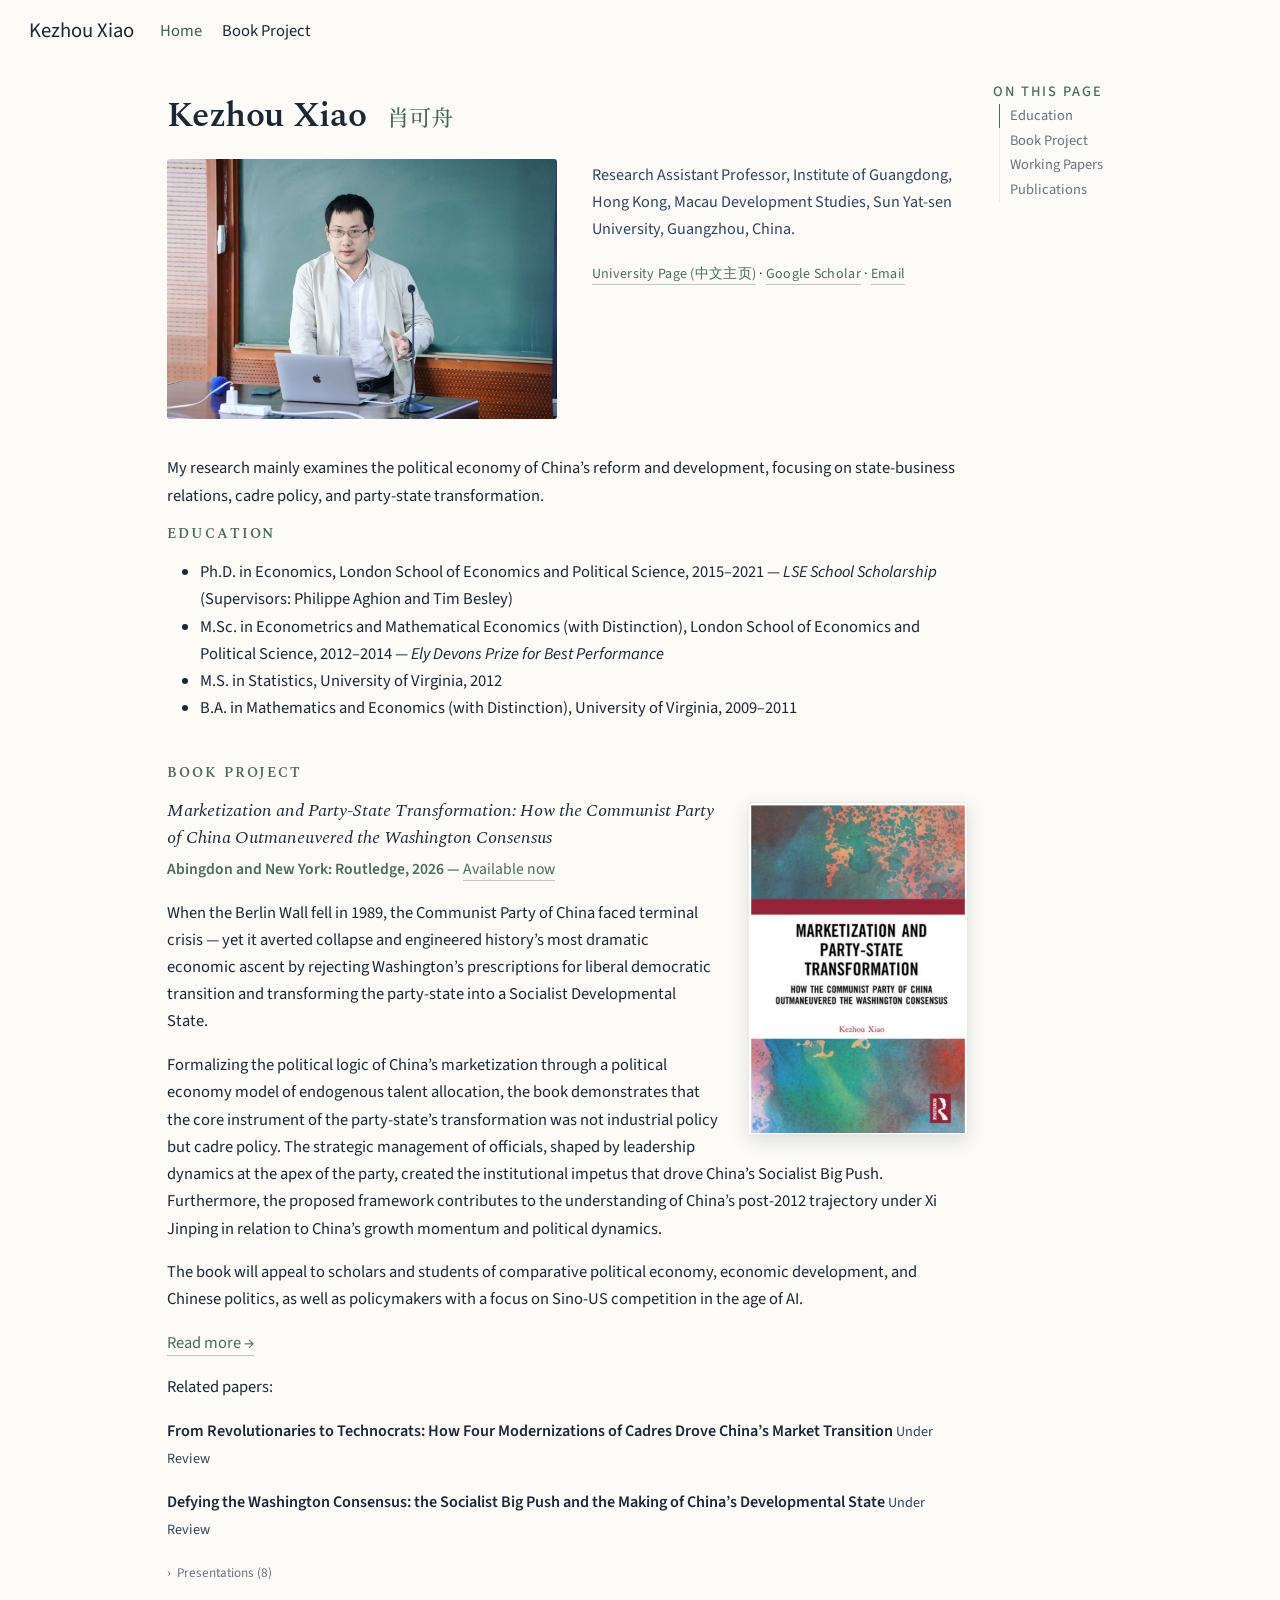
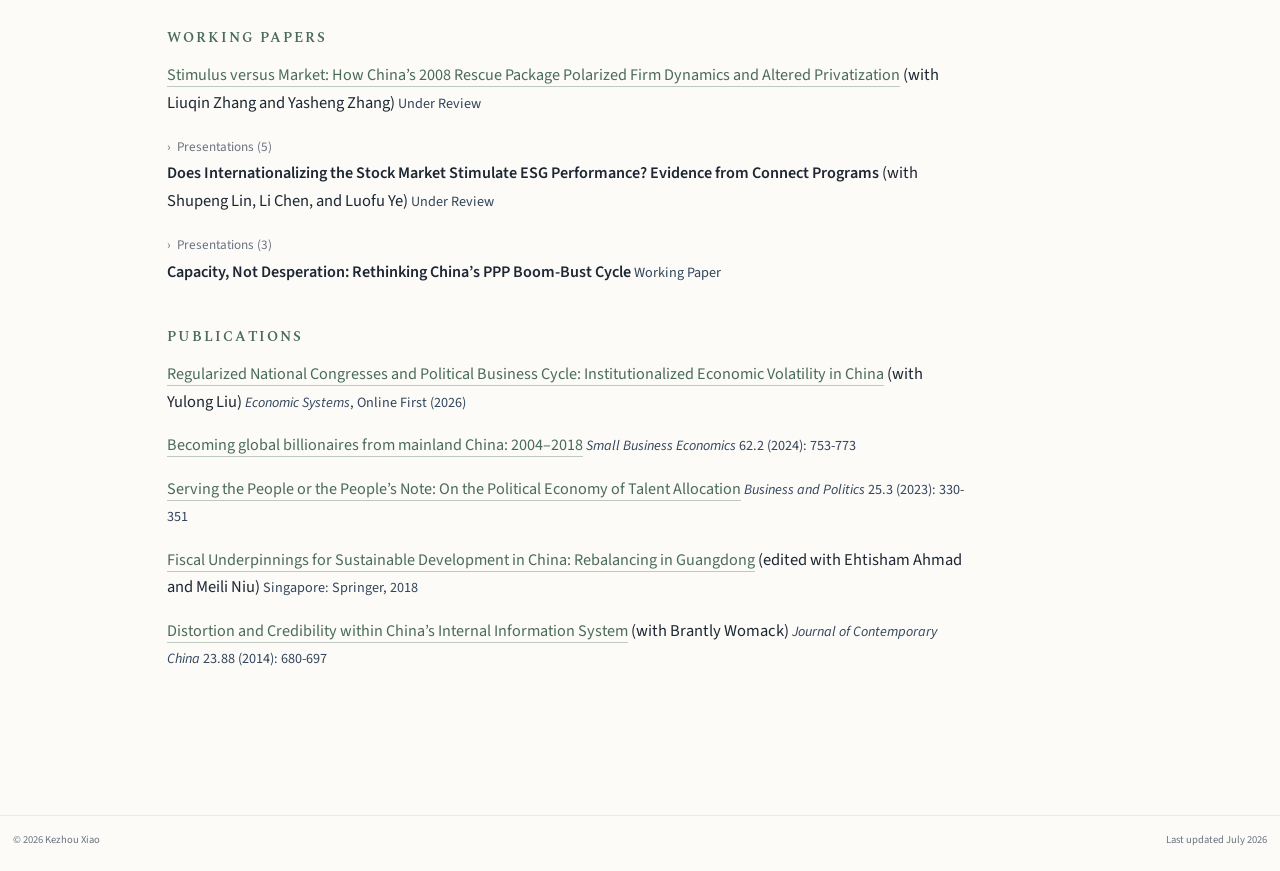
==== index.html @ 67b0b063 "Built site for gh-pages" ====
<!DOCTYPE html>
<html xmlns="http://www.w3.org/1999/xhtml" lang="en" xml:lang="en"><head>

<meta charset="utf-8">
<meta name="generator" content="quarto-1.6.42">

<meta name="viewport" content="width=device-width, initial-scale=1.0, user-scalable=yes">


<title>Kezhou Xiao 肖可舟 – Kezhou Xiao</title>
<style>
code{white-space: pre-wrap;}
span.smallcaps{font-variant: small-caps;}
div.columns{display: flex; gap: min(4vw, 1.5em);}
div.column{flex: auto; overflow-x: auto;}
div.hanging-indent{margin-left: 1.5em; text-indent: -1.5em;}
ul.task-list{list-style: none;}
ul.task-list li input[type="checkbox"] {
  width: 0.8em;
  margin: 0 0.8em 0.2em -1em; /* quarto-specific, see https://github.com/quarto-dev/quarto-cli/issues/4556 */ 
  vertical-align: middle;
}
</style>


<script src="site_libs/quarto-nav/quarto-nav.js"></script>
<script src="site_libs/quarto-nav/headroom.min.js"></script>
<script src="site_libs/clipboard/clipboard.min.js"></script>
<script src="site_libs/quarto-search/autocomplete.umd.js"></script>
<script src="site_libs/quarto-search/fuse.min.js"></script>
<script src="site_libs/quarto-search/quarto-search.js"></script>
<meta name="quarto:offset" content="./">
<script src="site_libs/quarto-html/quarto.js"></script>
<script src="site_libs/quarto-html/popper.min.js"></script>
<script src="site_libs/quarto-html/tippy.umd.min.js"></script>
<script src="site_libs/quarto-html/anchor.min.js"></script>
<link href="site_libs/quarto-html/tippy.css" rel="stylesheet">
<link href="site_libs/quarto-html/quarto-syntax-highlighting-2f5df379a58b258e96c21c0638c20c03.css" rel="stylesheet" id="quarto-text-highlighting-styles">
<script src="site_libs/bootstrap/bootstrap.min.js"></script>
<link href="site_libs/bootstrap/bootstrap-icons.css" rel="stylesheet">
<link href="site_libs/bootstrap/bootstrap-3389dbade803d47c97015f01e1e41902.min.css" rel="stylesheet" append-hash="true" id="quarto-bootstrap" data-mode="light">
<script id="quarto-search-options" type="application/json">{
  "location": "navbar",
  "copy-button": false,
  "collapse-after": 3,
  "panel-placement": "end",
  "type": "overlay",
  "limit": 50,
  "keyboard-shortcut": [
    "f",
    "/",
    "s"
  ],
  "show-item-context": false,
  "language": {
    "search-no-results-text": "No results",
    "search-matching-documents-text": "matching documents",
    "search-copy-link-title": "Copy link to search",
    "search-hide-matches-text": "Hide additional matches",
    "search-more-match-text": "more match in this document",
    "search-more-matches-text": "more matches in this document",
    "search-clear-button-title": "Clear",
    "search-text-placeholder": "",
    "search-detached-cancel-button-title": "Cancel",
    "search-submit-button-title": "Submit",
    "search-label": "Search"
  }
}</script>
<script data-goatcounter="https://spencerxiao.goatcounter.com/count" async="" src="//gc.zgo.at/count.js"></script>


</head>

<body class="nav-fixed">

<div id="quarto-search-results"></div>
  <header id="quarto-header" class="headroom fixed-top">
    <nav class="navbar navbar-expand-lg " data-bs-theme="dark">
      <div class="navbar-container container-fluid">
      <div class="navbar-brand-container mx-auto">
    <a class="navbar-brand" href="./index.html">
    <span class="navbar-title">Kezhou Xiao</span>
    </a>
  </div>
            <div id="quarto-search" class="" title="Search"></div>
          <button class="navbar-toggler" type="button" data-bs-toggle="collapse" data-bs-target="#navbarCollapse" aria-controls="navbarCollapse" role="menu" aria-expanded="false" aria-label="Toggle navigation" onclick="if (window.quartoToggleHeadroom) { window.quartoToggleHeadroom(); }">
  <span class="navbar-toggler-icon"></span>
</button>
          <div class="collapse navbar-collapse" id="navbarCollapse">
            <ul class="navbar-nav navbar-nav-scroll me-auto">
  <li class="nav-item">
    <a class="nav-link active" href="./index.html" aria-current="page"> 
<span class="menu-text">Home</span></a>
  </li>  
  <li class="nav-item">
    <a class="nav-link" href="./book-project.html"> 
<span class="menu-text">Book Project</span></a>
  </li>  
</ul>
          </div> <!-- /navcollapse -->
            <div class="quarto-navbar-tools">
</div>
      </div> <!-- /container-fluid -->
    </nav>
</header>
<!-- content -->
<div id="quarto-content" class="quarto-container page-columns page-rows-contents page-layout-article page-navbar">
<!-- sidebar -->
<!-- margin-sidebar -->
    <div id="quarto-margin-sidebar" class="sidebar margin-sidebar">
        <nav id="TOC" role="doc-toc" class="toc-active">
    <h2 id="toc-title">On this page</h2>
   
  <ul>
  <li><a href="#education" id="toc-education" class="nav-link active" data-scroll-target="#education">Education</a></li>
  <li><a href="#book-project" id="toc-book-project" class="nav-link" data-scroll-target="#book-project">Book Project</a></li>
  <li><a href="#working-papers" id="toc-working-papers" class="nav-link" data-scroll-target="#working-papers">Working Papers</a></li>
  <li><a href="#publications" id="toc-publications" class="nav-link" data-scroll-target="#publications">Publications</a></li>
  </ul>
</nav>
    </div>
<!-- main -->
<main class="content" id="quarto-document-content">

<header id="title-block-header" class="quarto-title-block default">
<div class="quarto-title">
<h1 class="title">Kezhou Xiao <span class="name-zh">肖可舟</span></h1>
</div>



<div class="quarto-title-meta">

    
  
    
  </div>
  


</header>


<div class="hero">
<p><img src="profile.jpg" class="img-fluid"></p>
<div class="hero-text">
<p><span class="identity">Research Assistant Professor, Institute of Guangdong, Hong Kong, Macau Development Studies, Sun Yat-sen University, Guangzhou, China.</span></p>
<p><span class="links"><a href="https://ygafz.sysu.edu.cn/teacher/2027">University Page (中文主页)</a> · <a href="https://scholar.google.com/citations?user=KCiDSJQAAAAJ&amp;hl=en">Google Scholar</a> · <a href="mailto:spencerxiao@gmail.com">Email</a></span></p>
</div>
</div>
<p>My research mainly examines the political economy of China’s reform and development, focusing on state-business relations, cadre policy, and party-state transformation.</p>
<section id="education" class="level2">
<h2 class="anchored" data-anchor-id="education">Education</h2>
<ul>
<li>Ph.D.&nbsp;in Economics, London School of Economics and Political Science, 2015–2021 — <em>LSE School Scholarship</em> (Supervisors: Philippe Aghion and Tim Besley)</li>
<li>M.Sc. in Econometrics and Mathematical Economics (with Distinction), London School of Economics and Political Science, 2012–2014 — <em>Ely Devons Prize for Best Performance</em></li>
<li>M.S. in Statistics, University of Virginia, 2012</li>
<li>B.A. in Mathematics and Economics (with Distinction), University of Virginia, 2009–2011</li>
</ul>
</section>
<section id="book-project" class="level2">
<h2 class="anchored" data-anchor-id="book-project">Book Project</h2>
<p><img src="book_cover.png" class="book-cover img-fluid"></p>
<p><span class="book-title">Marketization and Party-State Transformation: How the Communist Party of China Outmaneuvered the Washington Consensus</span> <span class="book-status">Abingdon and New York: Routledge, 2026 — <a href="https://www.routledge.com/Marketization-and-Party-State-Transformation-How-the-Communist-Party-of-China-Outmaneuvered-the-Washington-Consensus/Xiao/p/book/9781041413196">Available now</a></span></p>
<p>When the Berlin Wall fell in 1989, the Communist Party of China faced terminal crisis — yet it averted collapse and engineered history’s most dramatic economic ascent by rejecting Washington’s prescriptions for liberal democratic transition and transforming the party-state into a Socialist Developmental State.</p>
<p>Formalizing the political logic of China’s marketization through a political economy model of endogenous talent allocation, the book demonstrates that the core instrument of the party-state’s transformation was not industrial policy but cadre policy. The strategic management of officials, shaped by leadership dynamics at the apex of the party, created the institutional impetus that drove China’s Socialist Big Push. Furthermore, the proposed framework contributes to the understanding of China’s post-2012 trajectory under Xi Jinping in relation to China’s growth momentum and political dynamics.</p>
<p>The book will appeal to scholars and students of comparative political economy, economic development, and Chinese politics, as well as policymakers with a focus on Sino-US competition in the age of AI.</p>
<p><a href="./book-project.html">Read more →</a></p>
<p>Related papers:</p>
<p><span class="paper-title">From Revolutionaries to Technocrats: How Four Modernizations of Cadres Drove China’s Market Transition</span> <span class="journal-line">Under Review</span></p>
<p><span class="paper-title">Defying the Washington Consensus: the Socialist Big Push and the Making of China’s Developmental State</span> <span class="journal-line">Under Review</span></p>
<details class="presentations">
<summary>
Presentations (8)
</summary>
<div class="presentation-body">
<p>Sun Yat-sen University (2022/12) · Nanjing University (2023/5) · South China Normal University (2023/6) · Fudan University (2023/10) · Xiamen University (2023/11) · International Economic Association World Congress in Colombia (2023/12) · Shanghai Jiaotong University (2026/4) · International Economic Association World Congress in Serbia (2026/6)</p>
</div>
</details>
</section>
<section id="working-papers" class="level2">
<h2 class="anchored" data-anchor-id="working-papers">Working Papers</h2>
<p><span class="paper-title"><a href="https://papers.ssrn.com/sol3/papers.cfm?abstract_id=6913454">Stimulus versus Market: How China’s 2008 Rescue Package Polarized Firm Dynamics and Altered Privatization</a></span> (with Liuqin Zhang and Yasheng Zhang) <span class="journal-line">Under Review</span></p>
<details class="presentations">
<summary>
Presentations (5)
</summary>
<div class="presentation-body">
<p>Sun Yat-sen University (2024/4) · YES Meeting at Northwest University, Xi’an, China (2024/5) · CCER Summer Institute (2024/6) · CES Meeting at Zhejiang University (2024/7) · CUHK Shenzhen (2026/7)</p>
</div>
</details>
<p><span class="paper-title">Does Internationalizing the Stock Market Stimulate ESG Performance? Evidence from Connect Programs</span> (with Shupeng Lin, Li Chen, and Luofu Ye) <span class="journal-line">Under Review</span></p>
<details class="presentations">
<summary>
Presentations (3)
</summary>
<div class="presentation-body">
<p>YES Meeting at Jinan University (2024/11) · China Society of World Economics (2024/11) · Tsinghua University (2025/4)</p>
</div>
</details>
<p><span class="paper-title">Capacity, Not Desperation: Rethinking China’s PPP Boom-Bust Cycle</span> <span class="journal-line">Working Paper</span></p>
</section>
<section id="publications" class="level2">
<h2 class="anchored" data-anchor-id="publications">Publications</h2>
<p><span class="paper-title"><a href="https://doi.org/10.1016/j.ecosys.2026.101396">Regularized National Congresses and Political Business Cycle: Institutionalized Economic Volatility in China</a></span> (with Yulong Liu) <span class="journal-line"><em>Economic Systems</em>, Online First (2026)</span></p>
<p><span class="paper-title"><a href="https://doi.org/10.1007/s11187-023-00782-2">Becoming global billionaires from mainland China: 2004–2018</a></span> <span class="journal-line"><em>Small Business Economics</em> 62.2 (2024): 753-773</span></p>
<p><span class="paper-title"><a href="https://doi.org/10.1017/bap.2023.11">Serving the People or the People’s Note: On the Political Economy of Talent Allocation</a></span> <span class="journal-line"><em>Business and Politics</em> 25.3 (2023): 330-351</span></p>
<p><span class="paper-title"><a href="https://doi.org/10.1007/978-981-10-6286-5">Fiscal Underpinnings for Sustainable Development in China: Rebalancing in Guangdong</a></span> (edited with Ehtisham Ahmad and Meili Niu) <span class="journal-line">Singapore: Springer, 2018</span></p>
<p><span class="paper-title"><a href="https://doi.org/10.1080/10670564.2013.861155">Distortion and Credibility within China’s Internal Information System</a></span> (with Brantly Womack) <span class="journal-line"><em>Journal of Contemporary China</em> 23.88 (2014): 680-697</span></p>


</section>

</main> <!-- /main -->
<script id="quarto-html-after-body" type="application/javascript">
window.document.addEventListener("DOMContentLoaded", function (event) {
  const toggleBodyColorMode = (bsSheetEl) => {
    const mode = bsSheetEl.getAttribute("data-mode");
    const bodyEl = window.document.querySelector("body");
    if (mode === "dark") {
      bodyEl.classList.add("quarto-dark");
      bodyEl.classList.remove("quarto-light");
    } else {
      bodyEl.classList.add("quarto-light");
      bodyEl.classList.remove("quarto-dark");
    }
  }
  const toggleBodyColorPrimary = () => {
    const bsSheetEl = window.document.querySelector("link#quarto-bootstrap");
    if (bsSheetEl) {
      toggleBodyColorMode(bsSheetEl);
    }
  }
  toggleBodyColorPrimary();  
  const icon = "";
  const anchorJS = new window.AnchorJS();
  anchorJS.options = {
    placement: 'right',
    icon: icon
  };
  anchorJS.add('.anchored');
  const isCodeAnnotation = (el) => {
    for (const clz of el.classList) {
      if (clz.startsWith('code-annotation-')) {                     
        return true;
      }
    }
    return false;
  }
  const onCopySuccess = function(e) {
    // button target
    const button = e.trigger;
    // don't keep focus
    button.blur();
    // flash "checked"
    button.classList.add('code-copy-button-checked');
    var currentTitle = button.getAttribute("title");
    button.setAttribute("title", "Copied!");
    let tooltip;
    if (window.bootstrap) {
      button.setAttribute("data-bs-toggle", "tooltip");
      button.setAttribute("data-bs-placement", "left");
      button.setAttribute("data-bs-title", "Copied!");
      tooltip = new bootstrap.Tooltip(button, 
        { trigger: "manual", 
          customClass: "code-copy-button-tooltip",
          offset: [0, -8]});
      tooltip.show();    
    }
    setTimeout(function() {
      if (tooltip) {
        tooltip.hide();
        button.removeAttribute("data-bs-title");
        button.removeAttribute("data-bs-toggle");
        button.removeAttribute("data-bs-placement");
      }
      button.setAttribute("title", currentTitle);
      button.classList.remove('code-copy-button-checked');
    }, 1000);
    // clear code selection
    e.clearSelection();
  }
  const getTextToCopy = function(trigger) {
      const codeEl = trigger.previousElementSibling.cloneNode(true);
      for (const childEl of codeEl.children) {
        if (isCodeAnnotation(childEl)) {
          childEl.remove();
        }
      }
      return codeEl.innerText;
  }
  const clipboard = new window.ClipboardJS('.code-copy-button:not([data-in-quarto-modal])', {
    text: getTextToCopy
  });
  clipboard.on('success', onCopySuccess);
  if (window.document.getElementById('quarto-embedded-source-code-modal')) {
    const clipboardModal = new window.ClipboardJS('.code-copy-button[data-in-quarto-modal]', {
      text: getTextToCopy,
      container: window.document.getElementById('quarto-embedded-source-code-modal')
    });
    clipboardModal.on('success', onCopySuccess);
  }
    var localhostRegex = new RegExp(/^(?:http|https):\/\/localhost\:?[0-9]*\//);
    var mailtoRegex = new RegExp(/^mailto:/);
      var filterRegex = new RegExp("https:\/\/kezhouxiao\.github\.io\/");
    var isInternal = (href) => {
        return filterRegex.test(href) || localhostRegex.test(href) || mailtoRegex.test(href);
    }
    // Inspect non-navigation links and adorn them if external
 	var links = window.document.querySelectorAll('a[href]:not(.nav-link):not(.navbar-brand):not(.toc-action):not(.sidebar-link):not(.sidebar-item-toggle):not(.pagination-link):not(.no-external):not([aria-hidden]):not(.dropdown-item):not(.quarto-navigation-tool):not(.about-link)');
    for (var i=0; i<links.length; i++) {
      const link = links[i];
      if (!isInternal(link.href)) {
        // undo the damage that might have been done by quarto-nav.js in the case of
        // links that we want to consider external
        if (link.dataset.originalHref !== undefined) {
          link.href = link.dataset.originalHref;
        }
      }
    }
  function tippyHover(el, contentFn, onTriggerFn, onUntriggerFn) {
    const config = {
      allowHTML: true,
      maxWidth: 500,
      delay: 100,
      arrow: false,
      appendTo: function(el) {
          return el.parentElement;
      },
      interactive: true,
      interactiveBorder: 10,
      theme: 'quarto',
      placement: 'bottom-start',
    };
    if (contentFn) {
      config.content = contentFn;
    }
    if (onTriggerFn) {
      config.onTrigger = onTriggerFn;
    }
    if (onUntriggerFn) {
      config.onUntrigger = onUntriggerFn;
    }
    window.tippy(el, config); 
  }
  const noterefs = window.document.querySelectorAll('a[role="doc-noteref"]');
  for (var i=0; i<noterefs.length; i++) {
    const ref = noterefs[i];
    tippyHover(ref, function() {
      // use id or data attribute instead here
      let href = ref.getAttribute('data-footnote-href') || ref.getAttribute('href');
      try { href = new URL(href).hash; } catch {}
      const id = href.replace(/^#\/?/, "");
      const note = window.document.getElementById(id);
      if (note) {
        return note.innerHTML;
      } else {
        return "";
      }
    });
  }
  const xrefs = window.document.querySelectorAll('a.quarto-xref');
  const processXRef = (id, note) => {
    // Strip column container classes
    const stripColumnClz = (el) => {
      el.classList.remove("page-full", "page-columns");
      if (el.children) {
        for (const child of el.children) {
          stripColumnClz(child);
        }
      }
    }
    stripColumnClz(note)
    if (id === null || id.startsWith('sec-')) {
      // Special case sections, only their first couple elements
      const container = document.createElement("div");
      if (note.children && note.children.length > 2) {
        container.appendChild(note.children[0].cloneNode(true));
        for (let i = 1; i < note.children.length; i++) {
          const child = note.children[i];
          if (child.tagName === "P" && child.innerText === "") {
            continue;
          } else {
            container.appendChild(child.cloneNode(true));
            break;
          }
        }
        if (window.Quarto?.typesetMath) {
          window.Quarto.typesetMath(container);
        }
        return container.innerHTML
      } else {
        if (window.Quarto?.typesetMath) {
          window.Quarto.typesetMath(note);
        }
        return note.innerHTML;
      }
    } else {
      // Remove any anchor links if they are present
      const anchorLink = note.querySelector('a.anchorjs-link');
      if (anchorLink) {
        anchorLink.remove();
      }
      if (window.Quarto?.typesetMath) {
        window.Quarto.typesetMath(note);
      }
      if (note.classList.contains("callout")) {
        return note.outerHTML;
      } else {
        return note.innerHTML;
      }
    }
  }
  for (var i=0; i<xrefs.length; i++) {
    const xref = xrefs[i];
    tippyHover(xref, undefined, function(instance) {
      instance.disable();
      let url = xref.getAttribute('href');
      let hash = undefined; 
      if (url.startsWith('#')) {
        hash = url;
      } else {
        try { hash = new URL(url).hash; } catch {}
      }
      if (hash) {
        const id = hash.replace(/^#\/?/, "");
        const note = window.document.getElementById(id);
        if (note !== null) {
          try {
            const html = processXRef(id, note.cloneNode(true));
            instance.setContent(html);
          } finally {
            instance.enable();
            instance.show();
          }
        } else {
          // See if we can fetch this
          fetch(url.split('#')[0])
          .then(res => res.text())
          .then(html => {
            const parser = new DOMParser();
            const htmlDoc = parser.parseFromString(html, "text/html");
            const note = htmlDoc.getElementById(id);
            if (note !== null) {
              const html = processXRef(id, note);
              instance.setContent(html);
            } 
          }).finally(() => {
            instance.enable();
            instance.show();
          });
        }
      } else {
        // See if we can fetch a full url (with no hash to target)
        // This is a special case and we should probably do some content thinning / targeting
        fetch(url)
        .then(res => res.text())
        .then(html => {
          const parser = new DOMParser();
          const htmlDoc = parser.parseFromString(html, "text/html");
          const note = htmlDoc.querySelector('main.content');
          if (note !== null) {
            // This should only happen for chapter cross references
            // (since there is no id in the URL)
            // remove the first header
            if (note.children.length > 0 && note.children[0].tagName === "HEADER") {
              note.children[0].remove();
            }
            const html = processXRef(null, note);
            instance.setContent(html);
          } 
        }).finally(() => {
          instance.enable();
          instance.show();
        });
      }
    }, function(instance) {
    });
  }
      let selectedAnnoteEl;
      const selectorForAnnotation = ( cell, annotation) => {
        let cellAttr = 'data-code-cell="' + cell + '"';
        let lineAttr = 'data-code-annotation="' +  annotation + '"';
        const selector = 'span[' + cellAttr + '][' + lineAttr + ']';
        return selector;
      }
      const selectCodeLines = (annoteEl) => {
        const doc = window.document;
        const targetCell = annoteEl.getAttribute("data-target-cell");
        const targetAnnotation = annoteEl.getAttribute("data-target-annotation");
        const annoteSpan = window.document.querySelector(selectorForAnnotation(targetCell, targetAnnotation));
        const lines = annoteSpan.getAttribute("data-code-lines").split(",");
        const lineIds = lines.map((line) => {
          return targetCell + "-" + line;
        })
        let top = null;
        let height = null;
        let parent = null;
        if (lineIds.length > 0) {
            //compute the position of the single el (top and bottom and make a div)
            const el = window.document.getElementById(lineIds[0]);
            top = el.offsetTop;
            height = el.offsetHeight;
            parent = el.parentElement.parentElement;
          if (lineIds.length > 1) {
            const lastEl = window.document.getElementById(lineIds[lineIds.length - 1]);
            const bottom = lastEl.offsetTop + lastEl.offsetHeight;
            height = bottom - top;
          }
          if (top !== null && height !== null && parent !== null) {
            // cook up a div (if necessary) and position it 
            let div = window.document.getElementById("code-annotation-line-highlight");
            if (div === null) {
              div = window.document.createElement("div");
              div.setAttribute("id", "code-annotation-line-highlight");
              div.style.position = 'absolute';
              parent.appendChild(div);
            }
            div.style.top = top - 2 + "px";
            div.style.height = height + 4 + "px";
            div.style.left = 0;
            let gutterDiv = window.document.getElementById("code-annotation-line-highlight-gutter");
            if (gutterDiv === null) {
              gutterDiv = window.document.createElement("div");
              gutterDiv.setAttribute("id", "code-annotation-line-highlight-gutter");
              gutterDiv.style.position = 'absolute';
              const codeCell = window.document.getElementById(targetCell);
              const gutter = codeCell.querySelector('.code-annotation-gutter');
              gutter.appendChild(gutterDiv);
            }
            gutterDiv.style.top = top - 2 + "px";
            gutterDiv.style.height = height + 4 + "px";
          }
          selectedAnnoteEl = annoteEl;
        }
      };
      const unselectCodeLines = () => {
        const elementsIds = ["code-annotation-line-highlight", "code-annotation-line-highlight-gutter"];
        elementsIds.forEach((elId) => {
          const div = window.document.getElementById(elId);
          if (div) {
            div.remove();
          }
        });
        selectedAnnoteEl = undefined;
      };
        // Handle positioning of the toggle
    window.addEventListener(
      "resize",
      throttle(() => {
        elRect = undefined;
        if (selectedAnnoteEl) {
          selectCodeLines(selectedAnnoteEl);
        }
      }, 10)
    );
    function throttle(fn, ms) {
    let throttle = false;
    let timer;
      return (...args) => {
        if(!throttle) { // first call gets through
            fn.apply(this, args);
            throttle = true;
        } else { // all the others get throttled
            if(timer) clearTimeout(timer); // cancel #2
            timer = setTimeout(() => {
              fn.apply(this, args);
              timer = throttle = false;
            }, ms);
        }
      };
    }
      // Attach click handler to the DT
      const annoteDls = window.document.querySelectorAll('dt[data-target-cell]');
      for (const annoteDlNode of annoteDls) {
        annoteDlNode.addEventListener('click', (event) => {
          const clickedEl = event.target;
          if (clickedEl !== selectedAnnoteEl) {
            unselectCodeLines();
            const activeEl = window.document.querySelector('dt[data-target-cell].code-annotation-active');
            if (activeEl) {
              activeEl.classList.remove('code-annotation-active');
            }
            selectCodeLines(clickedEl);
            clickedEl.classList.add('code-annotation-active');
          } else {
            // Unselect the line
            unselectCodeLines();
            clickedEl.classList.remove('code-annotation-active');
          }
        });
      }
  const findCites = (el) => {
    const parentEl = el.parentElement;
    if (parentEl) {
      const cites = parentEl.dataset.cites;
      if (cites) {
        return {
          el,
          cites: cites.split(' ')
        };
      } else {
        return findCites(el.parentElement)
      }
    } else {
      return undefined;
    }
  };
  var bibliorefs = window.document.querySelectorAll('a[role="doc-biblioref"]');
  for (var i=0; i<bibliorefs.length; i++) {
    const ref = bibliorefs[i];
    const citeInfo = findCites(ref);
    if (citeInfo) {
      tippyHover(citeInfo.el, function() {
        var popup = window.document.createElement('div');
        citeInfo.cites.forEach(function(cite) {
          var citeDiv = window.document.createElement('div');
          citeDiv.classList.add('hanging-indent');
          citeDiv.classList.add('csl-entry');
          var biblioDiv = window.document.getElementById('ref-' + cite);
          if (biblioDiv) {
            citeDiv.innerHTML = biblioDiv.innerHTML;
          }
          popup.appendChild(citeDiv);
        });
        return popup.innerHTML;
      });
    }
  }
});
</script>
</div> <!-- /content -->
<footer class="footer">
  <div class="nav-footer">
    <div class="nav-footer-left">
<p>© 2026 Kezhou Xiao</p>
</div>   
    <div class="nav-footer-center">
      &nbsp;
    </div>
    <div class="nav-footer-right">
<p>Last updated July 2026</p>
</div>
  </div>
</footer>




</body></html>
---- site_libs/quarto-html/tippy.css ----
.tippy-box[data-animation=fade][data-state=hidden]{opacity:0}[data-tippy-root]{max-width:calc(100vw - 10px)}.tippy-box{position:relative;background-color:#333;color:#fff;border-radius:4px;font-size:14px;line-height:1.4;white-space:normal;outline:0;transition-property:transform,visibility,opacity}.tippy-box[data-placement^=top]>.tippy-arrow{bottom:0}.tippy-box[data-placement^=top]>.tippy-arrow:before{bottom:-7px;left:0;border-width:8px 8px 0;border-top-color:initial;transform-origin:center top}.tippy-box[data-placement^=bottom]>.tippy-arrow{top:0}.tippy-box[data-placement^=bottom]>.tippy-arrow:before{top:-7px;left:0;border-width:0 8px 8px;border-bottom-color:initial;transform-origin:center bottom}.tippy-box[data-placement^=left]>.tippy-arrow{right:0}.tippy-box[data-placement^=left]>.tippy-arrow:before{border-width:8px 0 8px 8px;border-left-color:initial;right:-7px;transform-origin:center left}.tippy-box[data-placement^=right]>.tippy-arrow{left:0}.tippy-box[data-placement^=right]>.tippy-arrow:before{left:-7px;border-width:8px 8px 8px 0;border-right-color:initial;transform-origin:center right}.tippy-box[data-inertia][data-state=visible]{transition-timing-function:cubic-bezier(.54,1.5,.38,1.11)}.tippy-arrow{width:16px;height:16px;color:#333}.tippy-arrow:before{content:"";position:absolute;border-color:transparent;border-style:solid}.tippy-content{position:relative;padding:5px 9px;z-index:1}
---- site_libs/quarto-html/quarto-syntax-highlighting-2f5df379a58b258e96c21c0638c20c03.css ----
/* quarto syntax highlight colors */
:root {
  --quarto-hl-ot-color: #003B4F;
  --quarto-hl-at-color: #657422;
  --quarto-hl-ss-color: #20794D;
  --quarto-hl-an-color: #5E5E5E;
  --quarto-hl-fu-color: #4758AB;
  --quarto-hl-st-color: #20794D;
  --quarto-hl-cf-color: #003B4F;
  --quarto-hl-op-color: #5E5E5E;
  --quarto-hl-er-color: #AD0000;
  --quarto-hl-bn-color: #AD0000;
  --quarto-hl-al-color: #AD0000;
  --quarto-hl-va-color: #111111;
  --quarto-hl-bu-color: inherit;
  --quarto-hl-ex-color: inherit;
  --quarto-hl-pp-color: #AD0000;
  --quarto-hl-in-color: #5E5E5E;
  --quarto-hl-vs-color: #20794D;
  --quarto-hl-wa-color: #5E5E5E;
  --quarto-hl-do-color: #5E5E5E;
  --quarto-hl-im-color: #00769E;
  --quarto-hl-ch-color: #20794D;
  --quarto-hl-dt-color: #AD0000;
  --quarto-hl-fl-color: #AD0000;
  --quarto-hl-co-color: #5E5E5E;
  --quarto-hl-cv-color: #5E5E5E;
  --quarto-hl-cn-color: #8f5902;
  --quarto-hl-sc-color: #5E5E5E;
  --quarto-hl-dv-color: #AD0000;
  --quarto-hl-kw-color: #003B4F;
}

/* other quarto variables */
:root {
  --quarto-font-monospace: SFMono-Regular, Menlo, Monaco, Consolas, "Liberation Mono", "Courier New", monospace;
}

pre > code.sourceCode > span {
  color: #003B4F;
}

code span {
  color: #003B4F;
}

code.sourceCode > span {
  color: #003B4F;
}

div.sourceCode,
div.sourceCode pre.sourceCode {
  color: #003B4F;
}

code span.ot {
  color: #003B4F;
  font-style: inherit;
}

code span.at {
  color: #657422;
  font-style: inherit;
}

code span.ss {
  color: #20794D;
  font-style: inherit;
}

code span.an {
  color: #5E5E5E;
  font-style: inherit;
}

code span.fu {
  color: #4758AB;
  font-style: inherit;
}

code span.st {
  color: #20794D;
  font-style: inherit;
}

code span.cf {
  color: #003B4F;
  font-weight: bold;
  font-style: inherit;
}

code span.op {
  color: #5E5E5E;
  font-style: inherit;
}

code span.er {
  color: #AD0000;
  font-style: inherit;
}

code span.bn {
  color: #AD0000;
  font-style: inherit;
}

code span.al {
  color: #AD0000;
  font-style: inherit;
}

code span.va {
  color: #111111;
  font-style: inherit;
}

code span.bu {
  font-style: inherit;
}

code span.ex {
  font-style: inherit;
}

code span.pp {
  color: #AD0000;
  font-style: inherit;
}

code span.in {
  color: #5E5E5E;
  font-style: inherit;
}

code span.vs {
  color: #20794D;
  font-style: inherit;
}

code span.wa {
  color: #5E5E5E;
  font-style: italic;
}

code span.do {
  color: #5E5E5E;
  font-style: italic;
}

code span.im {
  color: #00769E;
  font-style: inherit;
}

code span.ch {
  color: #20794D;
  font-style: inherit;
}

code span.dt {
  color: #AD0000;
  font-style: inherit;
}

code span.fl {
  color: #AD0000;
  font-style: inherit;
}

code span.co {
  color: #5E5E5E;
  font-style: inherit;
}

code span.cv {
  color: #5E5E5E;
  font-style: italic;
}

code span.cn {
  color: #8f5902;
  font-style: inherit;
}

code span.sc {
  color: #5E5E5E;
  font-style: inherit;
}

code span.dv {
  color: #AD0000;
  font-style: inherit;
}

code span.kw {
  color: #003B4F;
  font-weight: bold;
  font-style: inherit;
}

.prevent-inlining {
  content: "</";
}

/*# sourceMappingURL=35eb38a806ee71ea6d2563be2308c832.css.map */
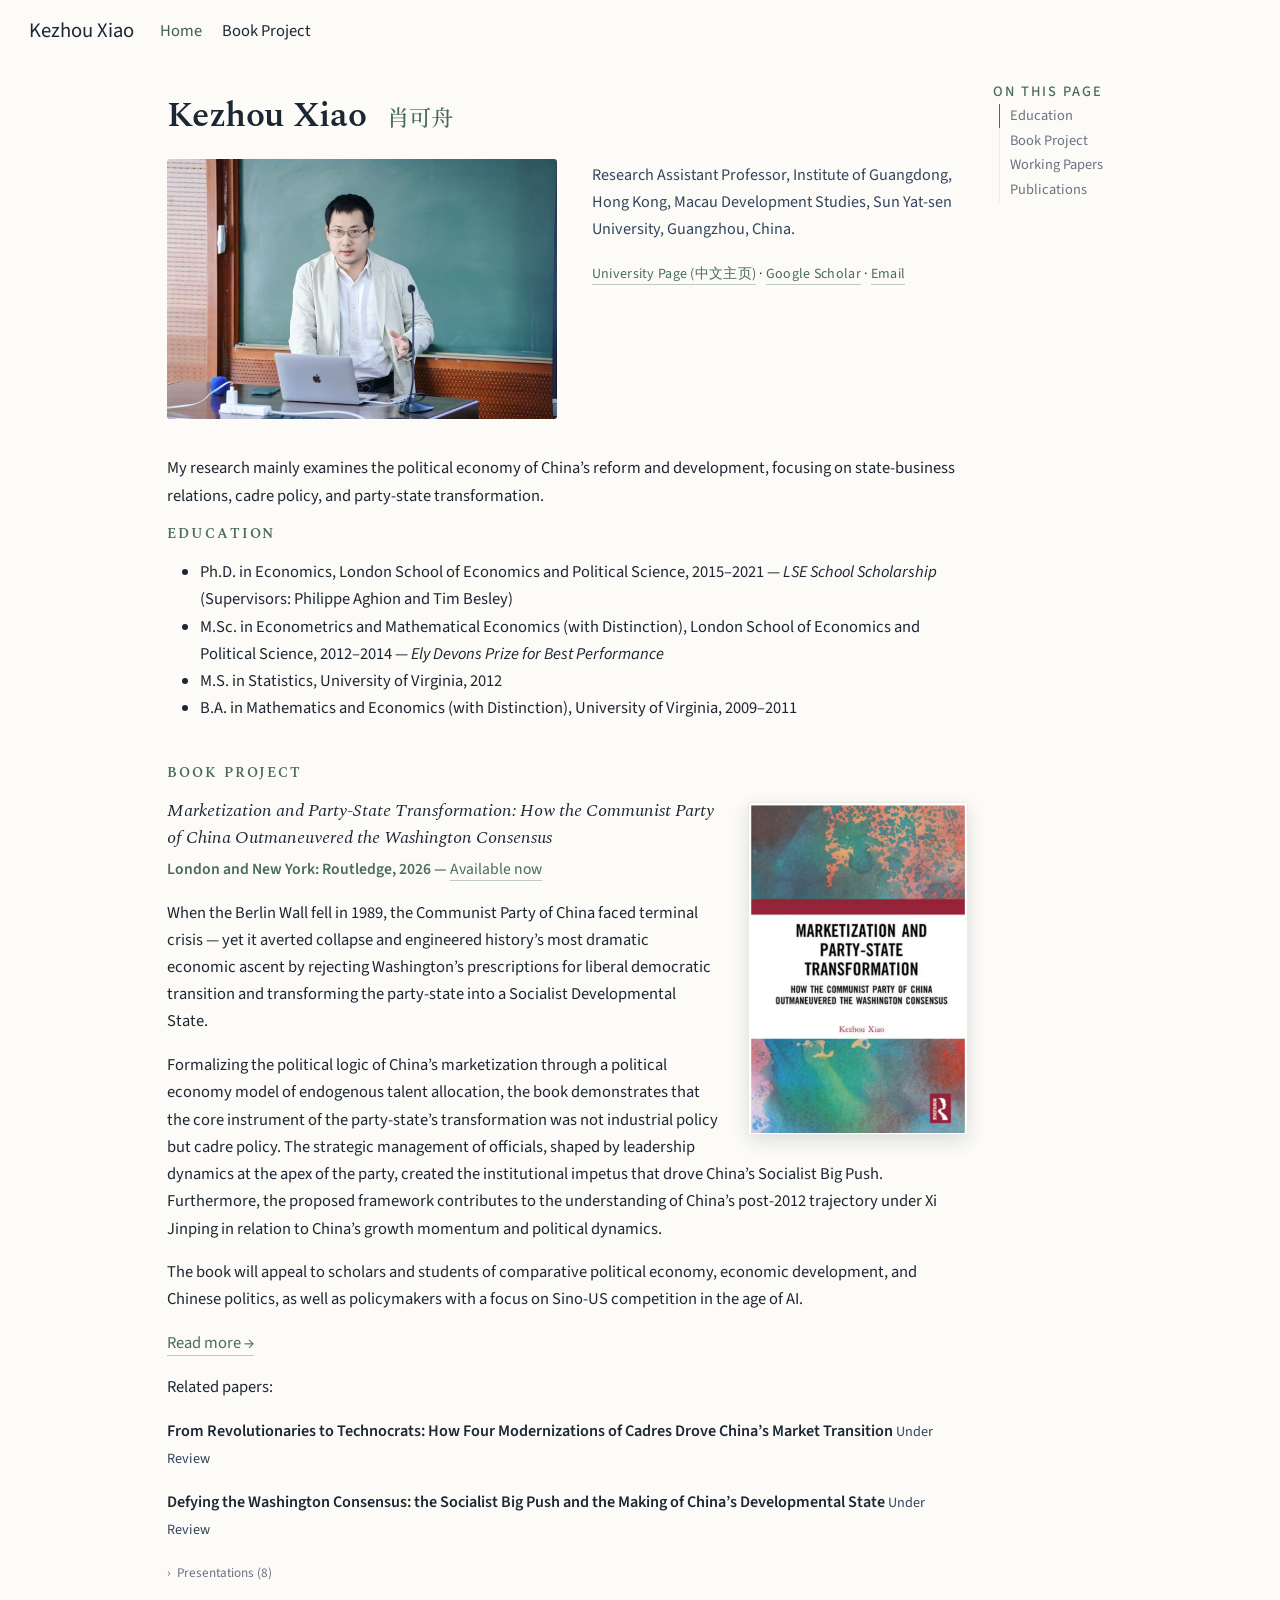
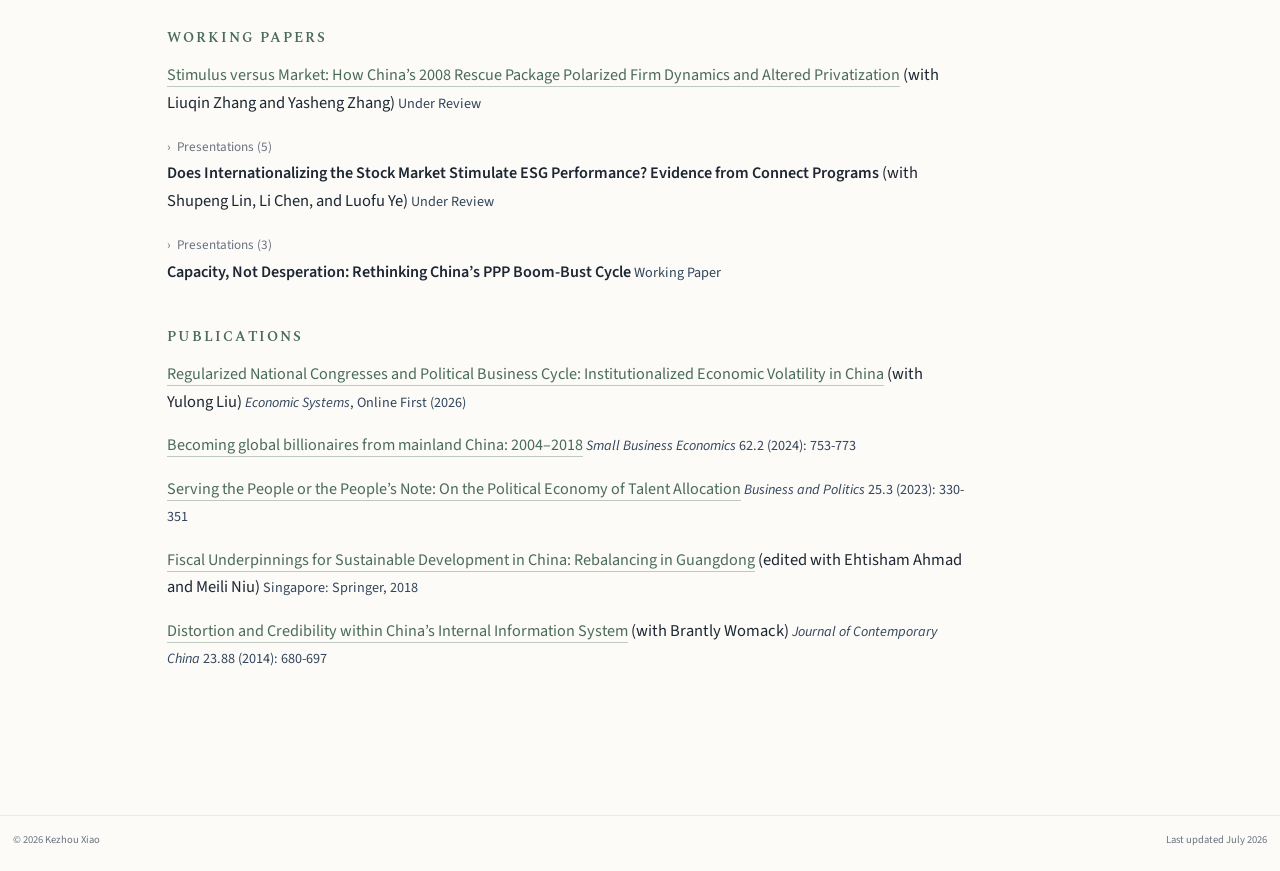
==== commit e0b969c7: "Built site for gh-pages" ====
--- a/index.html
+++ b/index.html
@@ -161,7 +161,7 @@
 <section id="book-project" class="level2">
 <h2 class="anchored" data-anchor-id="book-project">Book Project</h2>
 <p><img src="book_cover.png" class="book-cover img-fluid"></p>
-<p><span class="book-title">Marketization and Party-State Transformation: How the Communist Party of China Outmaneuvered the Washington Consensus</span> <span class="book-status">Abingdon and New York: Routledge, 2026 — <a href="https://www.routledge.com/Marketization-and-Party-State-Transformation-How-the-Communist-Party-of-China-Outmaneuvered-the-Washington-Consensus/Xiao/p/book/9781041413196">Available now</a></span></p>
+<p><span class="book-title">Marketization and Party-State Transformation: How the Communist Party of China Outmaneuvered the Washington Consensus</span> <span class="book-status">London and New York: Routledge, 2026 — <a href="https://www.routledge.com/Marketization-and-Party-State-Transformation-How-the-Communist-Party-of-China-Outmaneuvered-the-Washington-Consensus/Xiao/p/book/9781041413196">Available now</a></span></p>
 <p>When the Berlin Wall fell in 1989, the Communist Party of China faced terminal crisis — yet it averted collapse and engineered history’s most dramatic economic ascent by rejecting Washington’s prescriptions for liberal democratic transition and transforming the party-state into a Socialist Developmental State.</p>
 <p>Formalizing the political logic of China’s marketization through a political economy model of endogenous talent allocation, the book demonstrates that the core instrument of the party-state’s transformation was not industrial policy but cadre policy. The strategic management of officials, shaped by leadership dynamics at the apex of the party, created the institutional impetus that drove China’s Socialist Big Push. Furthermore, the proposed framework contributes to the understanding of China’s post-2012 trajectory under Xi Jinping in relation to China’s growth momentum and political dynamics.</p>
 <p>The book will appeal to scholars and students of comparative political economy, economic development, and Chinese politics, as well as policymakers with a focus on Sino-US competition in the age of AI.</p>
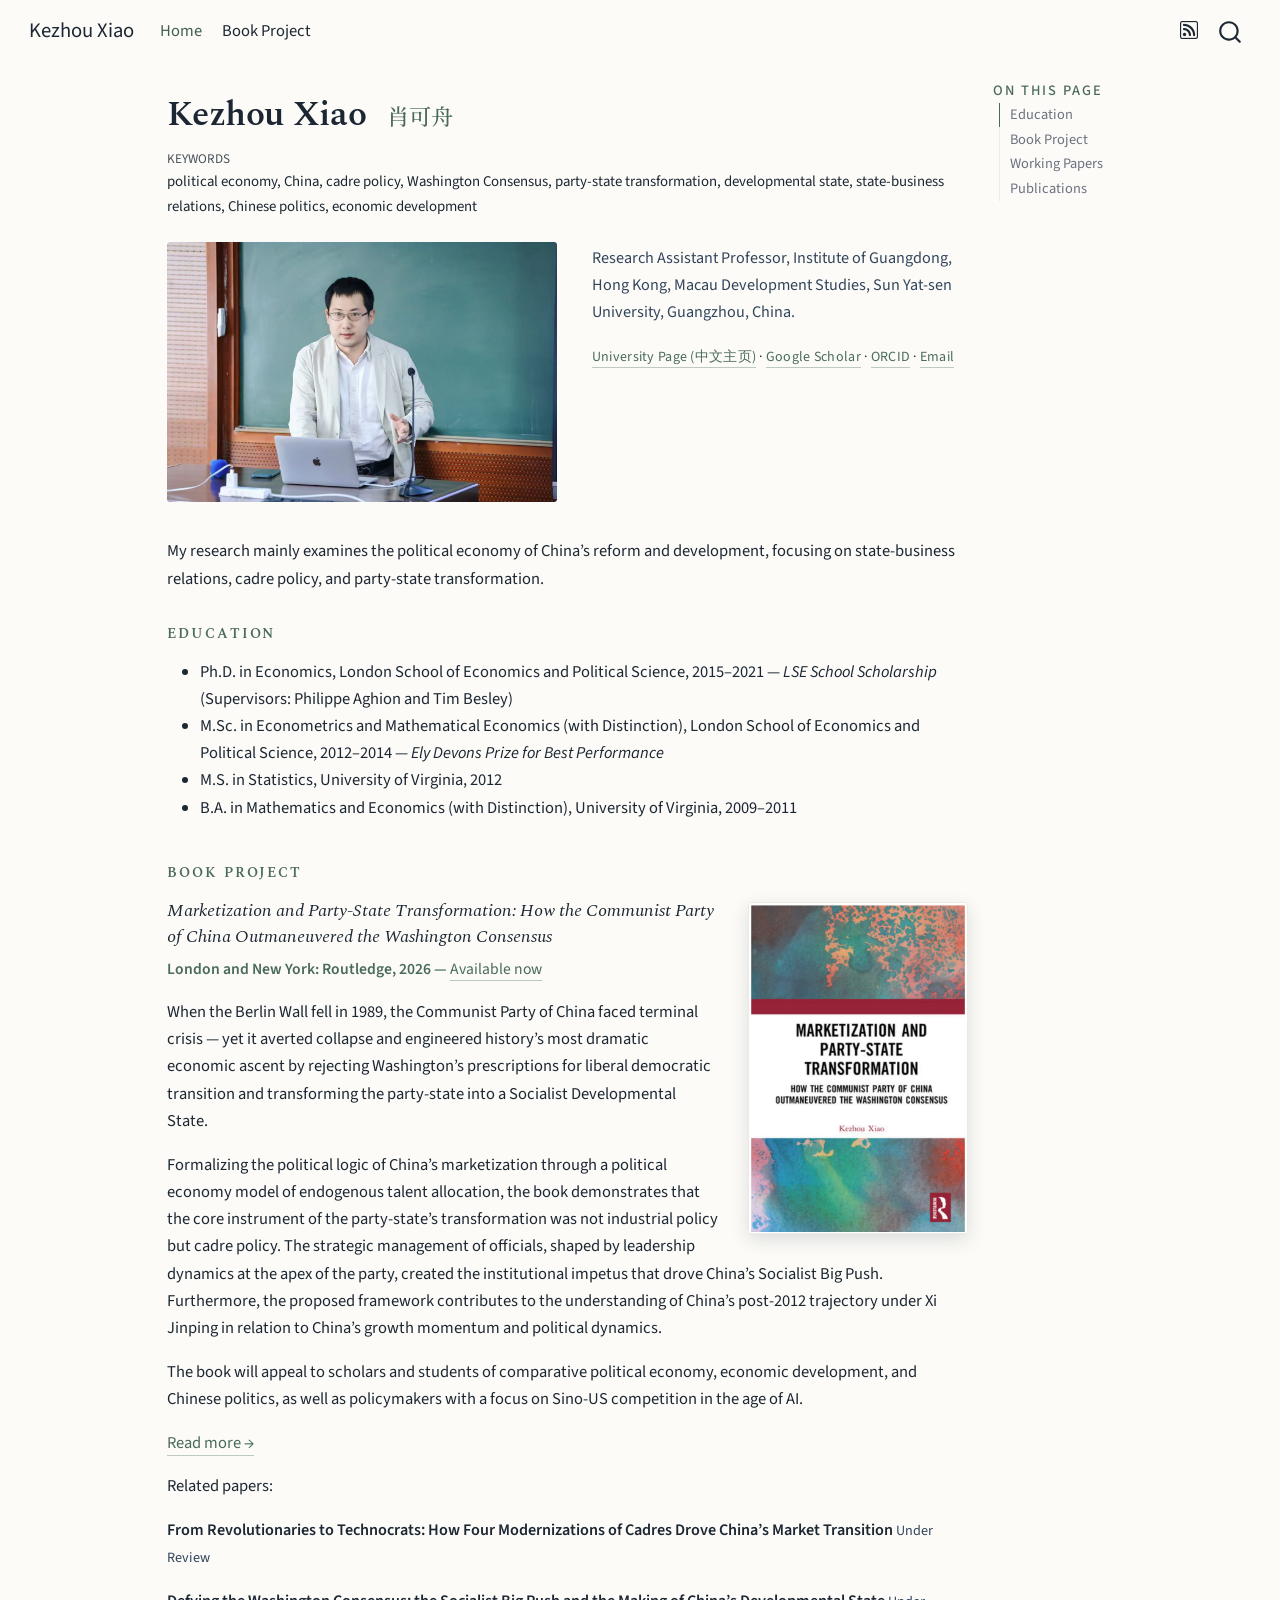
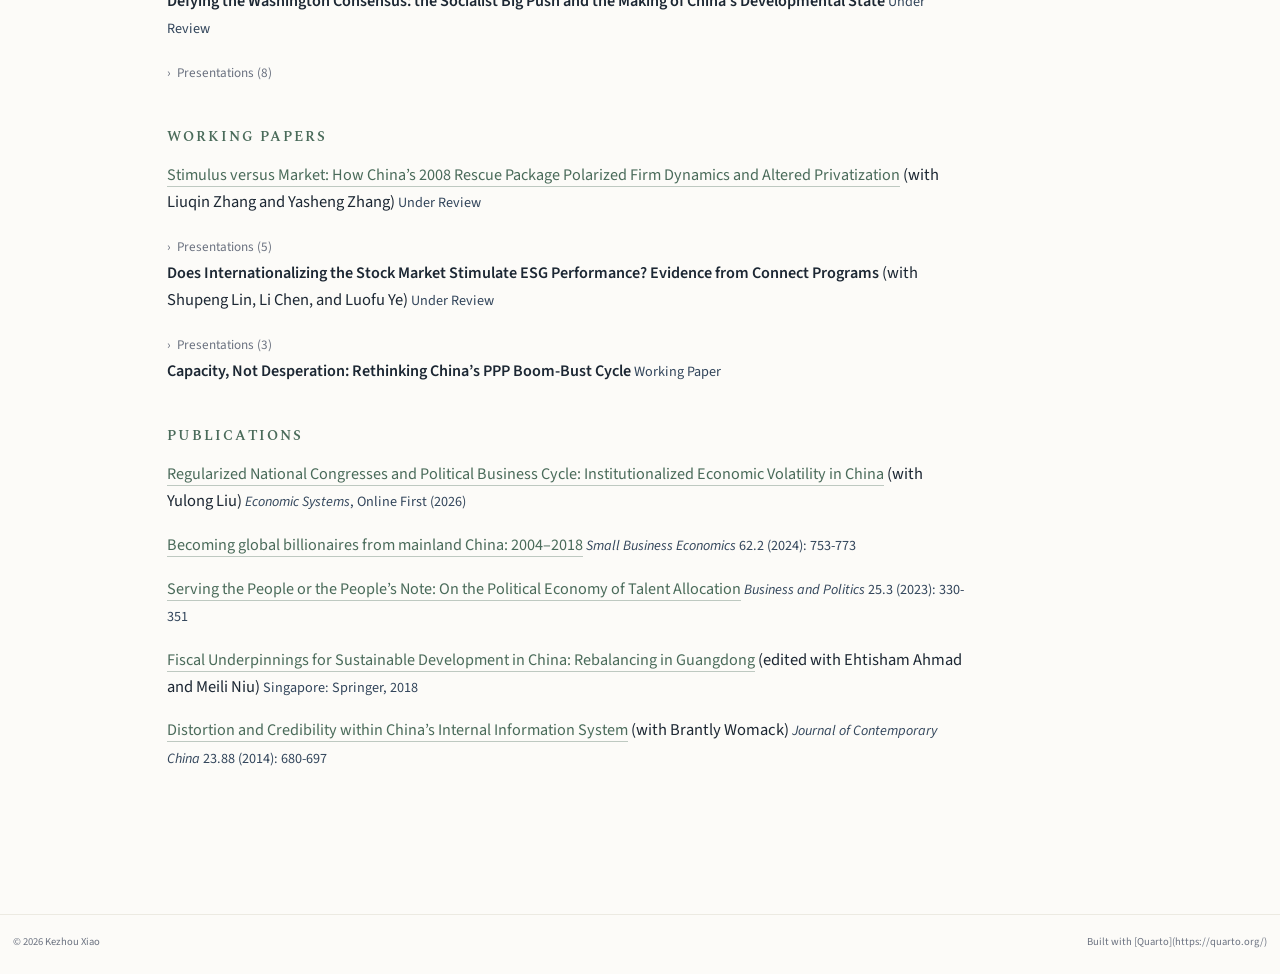
==== commit 6626c26e: "Built site for gh-pages" ====
--- a/index.html
+++ b/index.html
@@ -2,17 +2,26 @@
 <html xmlns="http://www.w3.org/1999/xhtml" lang="en" xml:lang="en"><head>
 
 <meta charset="utf-8">
-<meta name="generator" content="quarto-1.6.42">
+<meta name="generator" content="quarto-1.10.18">
 
 <meta name="viewport" content="width=device-width, initial-scale=1.0, user-scalable=yes">
 
-
-<title>Kezhou Xiao 肖可舟 – Kezhou Xiao</title>
+<meta name="author" content="Kezhou Xiao">
+<meta name="keywords" content="political economy, China, cadre policy, Washington Consensus, party-state transformation, developmental state, state-business relations, Chinese politics, economic development">
+<meta name="description" content="Research on China’s political economy, state-business relations, cadre policy, and party-state transformation">
+
+<title>Kezhou Xiao &lt;span class="name-zh"&gt;肖可舟&lt;/span&gt; – Kezhou Xiao – Kezhou Xiao</title>
 <style>
-code{white-space: pre-wrap;}
+/* Default styles provided by pandoc.
+** See https://pandoc.org/MANUAL.html#variables-for-html for config info.
+*/
 span.smallcaps{font-variant: small-caps;}
-div.columns{display: flex; gap: min(4vw, 1.5em);}
-div.column{flex: auto; overflow-x: auto;}
+div.columns{display: flex; gap: 1.5em;}
+div.column{flex: auto;}
+@media screen {
+div.columns{gap: min(4vw, 1.5em);}
+div.column{overflow-x: auto;}
+}
 div.hanging-indent{margin-left: 1.5em; text-indent: -1.5em;}
 ul.task-list{list-style: none;}
 ul.task-list li input[type="checkbox"] {
@@ -30,15 +39,16 @@
 <script src="site_libs/quarto-search/fuse.min.js"></script>
 <script src="site_libs/quarto-search/quarto-search.js"></script>
 <meta name="quarto:offset" content="./">
-<script src="site_libs/quarto-html/quarto.js"></script>
+<script src="site_libs/quarto-html/quarto.js" type="module"></script>
+<script src="site_libs/quarto-html/tabsets/tabsets.js" type="module"></script>
 <script src="site_libs/quarto-html/popper.min.js"></script>
 <script src="site_libs/quarto-html/tippy.umd.min.js"></script>
 <script src="site_libs/quarto-html/anchor.min.js"></script>
 <link href="site_libs/quarto-html/tippy.css" rel="stylesheet">
-<link href="site_libs/quarto-html/quarto-syntax-highlighting-2f5df379a58b258e96c21c0638c20c03.css" rel="stylesheet" id="quarto-text-highlighting-styles">
+<link href="site_libs/quarto-html/quarto-syntax-highlighting-64a204ab8560d761af7679ceaba22944.css" rel="stylesheet" id="quarto-text-highlighting-styles">
 <script src="site_libs/bootstrap/bootstrap.min.js"></script>
 <link href="site_libs/bootstrap/bootstrap-icons.css" rel="stylesheet">
-<link href="site_libs/bootstrap/bootstrap-3389dbade803d47c97015f01e1e41902.min.css" rel="stylesheet" append-hash="true" id="quarto-bootstrap" data-mode="light">
+<link href="site_libs/bootstrap/bootstrap-754c218ba7c2578386e1ec9edcc6dc4e.min.css" rel="stylesheet" append-hash="true" id="quarto-bootstrap" data-mode="light">
 <script id="quarto-search-options" type="application/json">{
   "location": "navbar",
   "copy-button": false,
@@ -71,7 +81,7 @@
 
 </head>
 
-<body class="nav-fixed">
+<body class="nav-fixed quarto-light">
 
 <div id="quarto-search-results"></div>
   <header id="quarto-header" class="headroom fixed-top">
@@ -97,6 +107,13 @@
 <span class="menu-text">Book Project</span></a>
   </li>  
 </ul>
+            <ul class="navbar-nav navbar-nav-scroll ms-auto">
+  <li class="nav-item compact">
+    <a class="nav-link" href="./index.xml"> <i class="bi bi-rss" role="img" aria-label="RSS Feed">
+</i> 
+<span class="menu-text"></span></a>
+  </li>  
+</ul>
           </div> <!-- /navcollapse -->
             <div class="quarto-navbar-tools">
 </div>
@@ -137,6 +154,12 @@
   </div>
   
 
+<div>
+  <div class="keywords">
+    <div class="block-title">Keywords</div>
+    <p>political economy, China, cadre policy, Washington Consensus, party-state transformation, developmental state, state-business relations, Chinese politics, economic development</p>
+  </div>
+</div>
 
 </header>
 
@@ -145,7 +168,7 @@
 <p><img src="profile.jpg" class="img-fluid"></p>
 <div class="hero-text">
 <p><span class="identity">Research Assistant Professor, Institute of Guangdong, Hong Kong, Macau Development Studies, Sun Yat-sen University, Guangzhou, China.</span></p>
-<p><span class="links"><a href="https://ygafz.sysu.edu.cn/teacher/2027">University Page (中文主页)</a> · <a href="https://scholar.google.com/citations?user=KCiDSJQAAAAJ&amp;hl=en">Google Scholar</a> · <a href="mailto:spencerxiao@gmail.com">Email</a></span></p>
+<p><span class="links"><a href="https://ygafz.sysu.edu.cn/teacher/2027">University Page (中文主页)</a> · <a href="https://scholar.google.com/citations?user=KCiDSJQAAAAJ&amp;hl=en">Google Scholar</a> · <a href="https://orcid.org/0000-0002-1687-9043">ORCID</a> · <a href="mailto:spencerxiao@gmail.com">Email</a></span></p>
 </div>
 </div>
 <p>My research mainly examines the political economy of China’s reform and development, focusing on state-business relations, cadre policy, and party-state transformation.</p>
@@ -213,236 +236,243 @@
 
 </main> <!-- /main -->
 <script id="quarto-html-after-body" type="application/javascript">
-window.document.addEventListener("DOMContentLoaded", function (event) {
-  const toggleBodyColorMode = (bsSheetEl) => {
-    const mode = bsSheetEl.getAttribute("data-mode");
-    const bodyEl = window.document.querySelector("body");
-    if (mode === "dark") {
-      bodyEl.classList.add("quarto-dark");
-      bodyEl.classList.remove("quarto-light");
-    } else {
-      bodyEl.classList.add("quarto-light");
-      bodyEl.classList.remove("quarto-dark");
-    }
-  }
-  const toggleBodyColorPrimary = () => {
-    const bsSheetEl = window.document.querySelector("link#quarto-bootstrap");
-    if (bsSheetEl) {
-      toggleBodyColorMode(bsSheetEl);
-    }
-  }
-  toggleBodyColorPrimary();  
-  const icon = "";
-  const anchorJS = new window.AnchorJS();
-  anchorJS.options = {
-    placement: 'right',
-    icon: icon
-  };
-  anchorJS.add('.anchored');
-  const isCodeAnnotation = (el) => {
-    for (const clz of el.classList) {
-      if (clz.startsWith('code-annotation-')) {                     
-        return true;
-      }
-    }
-    return false;
-  }
-  const onCopySuccess = function(e) {
-    // button target
-    const button = e.trigger;
-    // don't keep focus
-    button.blur();
-    // flash "checked"
-    button.classList.add('code-copy-button-checked');
-    var currentTitle = button.getAttribute("title");
-    button.setAttribute("title", "Copied!");
-    let tooltip;
-    if (window.bootstrap) {
-      button.setAttribute("data-bs-toggle", "tooltip");
-      button.setAttribute("data-bs-placement", "left");
-      button.setAttribute("data-bs-title", "Copied!");
-      tooltip = new bootstrap.Tooltip(button, 
-        { trigger: "manual", 
-          customClass: "code-copy-button-tooltip",
-          offset: [0, -8]});
-      tooltip.show();    
-    }
-    setTimeout(function() {
-      if (tooltip) {
-        tooltip.hide();
-        button.removeAttribute("data-bs-title");
-        button.removeAttribute("data-bs-toggle");
-        button.removeAttribute("data-bs-placement");
-      }
-      button.setAttribute("title", currentTitle);
-      button.classList.remove('code-copy-button-checked');
-    }, 1000);
-    // clear code selection
-    e.clearSelection();
-  }
-  const getTextToCopy = function(trigger) {
-      const codeEl = trigger.previousElementSibling.cloneNode(true);
+  window.document.addEventListener("DOMContentLoaded", function (event) {
+    const icon = "";
+    const anchorJS = new window.AnchorJS();
+    anchorJS.options = {
+      placement: 'right',
+      icon: icon
+    };
+    anchorJS.add('.anchored');
+    const isCodeAnnotation = (el) => {
+      for (const clz of el.classList) {
+        if (clz.startsWith('code-annotation-')) {                     
+          return true;
+        }
+      }
+      return false;
+    }
+    const onCopySuccess = function(e) {
+      // button target
+      const button = e.trigger;
+      // don't keep focus
+      button.blur();
+      // flash "checked"
+      button.classList.add('code-copy-button-checked');
+      var currentTitle = button.getAttribute("title");
+      button.setAttribute("title", "Copied!");
+      let tooltip;
+      if (window.bootstrap) {
+        button.setAttribute("data-bs-toggle", "tooltip");
+        button.setAttribute("data-bs-placement", "left");
+        button.setAttribute("data-bs-title", "Copied!");
+        tooltip = new bootstrap.Tooltip(button, 
+          { trigger: "manual", 
+            customClass: "code-copy-button-tooltip",
+            offset: [0, -8]});
+        tooltip.show();    
+      }
+      setTimeout(function() {
+        if (tooltip) {
+          tooltip.hide();
+          button.removeAttribute("data-bs-title");
+          button.removeAttribute("data-bs-toggle");
+          button.removeAttribute("data-bs-placement");
+        }
+        button.setAttribute("title", currentTitle);
+        button.classList.remove('code-copy-button-checked');
+      }, 1000);
+      // clear code selection
+      e.clearSelection();
+    }
+    const getTextToCopy = function(trigger) {
+      const outerScaffold = trigger.parentElement.cloneNode(true);
+      const codeEl = outerScaffold.querySelector('code');
       for (const childEl of codeEl.children) {
         if (isCodeAnnotation(childEl)) {
           childEl.remove();
         }
       }
       return codeEl.innerText;
-  }
-  const clipboard = new window.ClipboardJS('.code-copy-button:not([data-in-quarto-modal])', {
-    text: getTextToCopy
-  });
-  clipboard.on('success', onCopySuccess);
-  if (window.document.getElementById('quarto-embedded-source-code-modal')) {
-    const clipboardModal = new window.ClipboardJS('.code-copy-button[data-in-quarto-modal]', {
-      text: getTextToCopy,
-      container: window.document.getElementById('quarto-embedded-source-code-modal')
+    }
+    const clipboard = new window.ClipboardJS('.code-copy-button:not([data-in-quarto-modal])', {
+      text: getTextToCopy
     });
-    clipboardModal.on('success', onCopySuccess);
-  }
-    var localhostRegex = new RegExp(/^(?:http|https):\/\/localhost\:?[0-9]*\//);
-    var mailtoRegex = new RegExp(/^mailto:/);
-      var filterRegex = new RegExp("https:\/\/kezhouxiao\.github\.io\/");
-    var isInternal = (href) => {
-        return filterRegex.test(href) || localhostRegex.test(href) || mailtoRegex.test(href);
-    }
-    // Inspect non-navigation links and adorn them if external
- 	var links = window.document.querySelectorAll('a[href]:not(.nav-link):not(.navbar-brand):not(.toc-action):not(.sidebar-link):not(.sidebar-item-toggle):not(.pagination-link):not(.no-external):not([aria-hidden]):not(.dropdown-item):not(.quarto-navigation-tool):not(.about-link)');
-    for (var i=0; i<links.length; i++) {
-      const link = links[i];
-      if (!isInternal(link.href)) {
-        // undo the damage that might have been done by quarto-nav.js in the case of
-        // links that we want to consider external
-        if (link.dataset.originalHref !== undefined) {
-          link.href = link.dataset.originalHref;
-        }
-      }
-    }
-  function tippyHover(el, contentFn, onTriggerFn, onUntriggerFn) {
-    const config = {
-      allowHTML: true,
-      maxWidth: 500,
-      delay: 100,
-      arrow: false,
-      appendTo: function(el) {
-          return el.parentElement;
-      },
-      interactive: true,
-      interactiveBorder: 10,
-      theme: 'quarto',
-      placement: 'bottom-start',
-    };
-    if (contentFn) {
-      config.content = contentFn;
-    }
-    if (onTriggerFn) {
-      config.onTrigger = onTriggerFn;
-    }
-    if (onUntriggerFn) {
-      config.onUntrigger = onUntriggerFn;
-    }
-    window.tippy(el, config); 
-  }
-  const noterefs = window.document.querySelectorAll('a[role="doc-noteref"]');
-  for (var i=0; i<noterefs.length; i++) {
-    const ref = noterefs[i];
-    tippyHover(ref, function() {
-      // use id or data attribute instead here
-      let href = ref.getAttribute('data-footnote-href') || ref.getAttribute('href');
-      try { href = new URL(href).hash; } catch {}
-      const id = href.replace(/^#\/?/, "");
-      const note = window.document.getElementById(id);
-      if (note) {
-        return note.innerHTML;
+    clipboard.on('success', onCopySuccess);
+    if (window.document.getElementById('quarto-embedded-source-code-modal')) {
+      const clipboardModal = new window.ClipboardJS('.code-copy-button[data-in-quarto-modal]', {
+        text: getTextToCopy,
+        container: window.document.getElementById('quarto-embedded-source-code-modal')
+      });
+      clipboardModal.on('success', onCopySuccess);
+    }
+      var localhostRegex = new RegExp(/^(?:http|https):\/\/localhost\:?[0-9]*\//);
+      var mailtoRegex = new RegExp(/^mailto:/);
+        var filterRegex = new RegExp("https:\/\/kezhouxiao\.github\.io");
+      var isInternal = (href) => {
+          return filterRegex.test(href) || localhostRegex.test(href) || mailtoRegex.test(href);
+      }
+      // Inspect non-navigation links and adorn them if external
+     var links = window.document.querySelectorAll('a[href]:not(.nav-link):not(.navbar-brand):not(.toc-action):not(.sidebar-link):not(.sidebar-item-toggle):not(.pagination-link):not(.no-external):not([aria-hidden]):not(.dropdown-item):not(.quarto-navigation-tool):not(.about-link)');
+      for (var i=0; i<links.length; i++) {
+        const link = links[i];
+        if (!isInternal(link.href)) {
+          // undo the damage that might have been done by quarto-nav.js in the case of
+          // links that we want to consider external
+          if (link.dataset.originalHref !== undefined) {
+            link.href = link.dataset.originalHref;
+          }
+        }
+      }
+    function tippyHover(el, contentFn, onTriggerFn, onUntriggerFn) {
+      const config = {
+        allowHTML: true,
+        maxWidth: 500,
+        delay: 100,
+        arrow: false,
+        appendTo: function(el) {
+            return el.parentElement;
+        },
+        interactive: true,
+        interactiveBorder: 10,
+        theme: 'quarto',
+        placement: 'bottom-start',
+      };
+      if (contentFn) {
+        config.content = contentFn;
+      }
+      if (onTriggerFn) {
+        config.onTrigger = onTriggerFn;
+      }
+      if (onUntriggerFn) {
+        config.onUntrigger = onUntriggerFn;
+      }
+      window.tippy(el, config); 
+    }
+    const noterefs = window.document.querySelectorAll('a[role="doc-noteref"]');
+    for (var i=0; i<noterefs.length; i++) {
+      const ref = noterefs[i];
+      tippyHover(ref, function() {
+        // use id or data attribute instead here
+        let href = ref.getAttribute('data-footnote-href') || ref.getAttribute('href');
+        try { href = new URL(href).hash; } catch {}
+        const id = href.replace(/^#\/?/, "");
+        const note = window.document.getElementById(id);
+        if (note) {
+          return note.innerHTML;
+        } else {
+          return "";
+        }
+      });
+    }
+    const xrefs = window.document.querySelectorAll('a.quarto-xref');
+    const processXRef = (id, note) => {
+      // Strip column container classes
+      const stripColumnClz = (el) => {
+        el.classList.remove("page-full", "page-columns");
+        if (el.children) {
+          for (const child of el.children) {
+            stripColumnClz(child);
+          }
+        }
+      }
+      stripColumnClz(note)
+      if (id === null || id.startsWith('sec-')) {
+        // Special case sections, only their first couple elements
+        const container = document.createElement("div");
+        if (note.children && note.children.length > 2) {
+          container.appendChild(note.children[0].cloneNode(true));
+          for (let i = 1; i < note.children.length; i++) {
+            const child = note.children[i];
+            if (child.tagName === "P" && child.innerText === "") {
+              continue;
+            } else {
+              container.appendChild(child.cloneNode(true));
+              break;
+            }
+          }
+          if (window.Quarto?.typesetMath) {
+            window.Quarto.typesetMath(container);
+          }
+          return container.innerHTML
+        } else {
+          if (window.Quarto?.typesetMath) {
+            window.Quarto.typesetMath(note);
+          }
+          return note.innerHTML;
+        }
       } else {
-        return "";
-      }
-    });
-  }
-  const xrefs = window.document.querySelectorAll('a.quarto-xref');
-  const processXRef = (id, note) => {
-    // Strip column container classes
-    const stripColumnClz = (el) => {
-      el.classList.remove("page-full", "page-columns");
-      if (el.children) {
-        for (const child of el.children) {
-          stripColumnClz(child);
-        }
-      }
-    }
-    stripColumnClz(note)
-    if (id === null || id.startsWith('sec-')) {
-      // Special case sections, only their first couple elements
-      const container = document.createElement("div");
-      if (note.children && note.children.length > 2) {
-        container.appendChild(note.children[0].cloneNode(true));
-        for (let i = 1; i < note.children.length; i++) {
-          const child = note.children[i];
-          if (child.tagName === "P" && child.innerText === "") {
-            continue;
-          } else {
-            container.appendChild(child.cloneNode(true));
-            break;
-          }
-        }
-        if (window.Quarto?.typesetMath) {
-          window.Quarto.typesetMath(container);
-        }
-        return container.innerHTML
-      } else {
+        // Remove any anchor links if they are present
+        const anchorLink = note.querySelector('a.anchorjs-link');
+        if (anchorLink) {
+          anchorLink.remove();
+        }
         if (window.Quarto?.typesetMath) {
           window.Quarto.typesetMath(note);
         }
-        return note.innerHTML;
-      }
-    } else {
-      // Remove any anchor links if they are present
-      const anchorLink = note.querySelector('a.anchorjs-link');
-      if (anchorLink) {
-        anchorLink.remove();
-      }
-      if (window.Quarto?.typesetMath) {
-        window.Quarto.typesetMath(note);
-      }
-      if (note.classList.contains("callout")) {
-        return note.outerHTML;
-      } else {
-        return note.innerHTML;
-      }
-    }
-  }
-  for (var i=0; i<xrefs.length; i++) {
-    const xref = xrefs[i];
-    tippyHover(xref, undefined, function(instance) {
-      instance.disable();
-      let url = xref.getAttribute('href');
-      let hash = undefined; 
-      if (url.startsWith('#')) {
-        hash = url;
-      } else {
-        try { hash = new URL(url).hash; } catch {}
-      }
-      if (hash) {
-        const id = hash.replace(/^#\/?/, "");
-        const note = window.document.getElementById(id);
-        if (note !== null) {
-          try {
-            const html = processXRef(id, note.cloneNode(true));
-            instance.setContent(html);
-          } finally {
-            instance.enable();
-            instance.show();
-          }
+        if (note.classList.contains("callout")) {
+          return note.outerHTML;
         } else {
-          // See if we can fetch this
-          fetch(url.split('#')[0])
+          return note.innerHTML;
+        }
+      }
+    }
+    for (var i=0; i<xrefs.length; i++) {
+      const xref = xrefs[i];
+      tippyHover(xref, undefined, function(instance) {
+        instance.disable();
+        let url = xref.getAttribute('href');
+        let hash = undefined; 
+        if (url.startsWith('#')) {
+          hash = url;
+        } else {
+          try { hash = new URL(url).hash; } catch {}
+        }
+        if (hash) {
+          const id = hash.replace(/^#\/?/, "");
+          const note = window.document.getElementById(id);
+          if (note !== null) {
+            try {
+              const html = processXRef(id, note.cloneNode(true));
+              instance.setContent(html);
+            } finally {
+              instance.enable();
+              instance.show();
+            }
+          } else {
+            // See if we can fetch this
+            fetch(url.split('#')[0])
+            .then(res => res.text())
+            .then(html => {
+              const parser = new DOMParser();
+              const htmlDoc = parser.parseFromString(html, "text/html");
+              const note = htmlDoc.getElementById(id);
+              if (note !== null) {
+                const html = processXRef(id, note);
+                instance.setContent(html);
+              } 
+            }).finally(() => {
+              instance.enable();
+              instance.show();
+            });
+          }
+        } else {
+          // See if we can fetch a full url (with no hash to target)
+          // This is a special case and we should probably do some content thinning / targeting
+          fetch(url)
           .then(res => res.text())
           .then(html => {
             const parser = new DOMParser();
             const htmlDoc = parser.parseFromString(html, "text/html");
-            const note = htmlDoc.getElementById(id);
+            const note = htmlDoc.querySelector('main.content');
             if (note !== null) {
-              const html = processXRef(id, note);
+              // This should only happen for chapter cross references
+              // (since there is no id in the URL)
+              // remove the first header
+              if (note.children.length > 0 && note.children[0].tagName === "HEADER") {
+                note.children[0].remove();
+              }
+              const html = processXRef(null, note);
               instance.setContent(html);
             } 
           }).finally(() => {
@@ -450,185 +480,161 @@
             instance.show();
           });
         }
+      }, function(instance) {
+      });
+    }
+        let selectedAnnoteEl;
+        const selectorForAnnotation = ( cell, annotation) => {
+          let cellAttr = 'data-code-cell="' + cell + '"';
+          let lineAttr = 'data-code-annotation="' +  annotation + '"';
+          const selector = 'span[' + cellAttr + '][' + lineAttr + ']';
+          return selector;
+        }
+        const selectCodeLines = (annoteEl) => {
+          const doc = window.document;
+          const targetCell = annoteEl.getAttribute("data-target-cell");
+          const targetAnnotation = annoteEl.getAttribute("data-target-annotation");
+          const annoteSpan = window.document.querySelector(selectorForAnnotation(targetCell, targetAnnotation));
+          const lines = annoteSpan.getAttribute("data-code-lines").split(",");
+          const lineIds = lines.map((line) => {
+            return targetCell + "-" + line;
+          })
+          let top = null;
+          let height = null;
+          let parent = null;
+          if (lineIds.length > 0) {
+              //compute the position of the single el (top and bottom and make a div)
+              const el = window.document.getElementById(lineIds[0]);
+              top = el.offsetTop;
+              height = el.offsetHeight;
+              parent = el.parentElement.parentElement;
+            if (lineIds.length > 1) {
+              const lastEl = window.document.getElementById(lineIds[lineIds.length - 1]);
+              const bottom = lastEl.offsetTop + lastEl.offsetHeight;
+              height = bottom - top;
+            }
+            if (top !== null && height !== null && parent !== null) {
+              // cook up a div (if necessary) and position it 
+              let div = window.document.getElementById("code-annotation-line-highlight");
+              if (div === null) {
+                div = window.document.createElement("div");
+                div.setAttribute("id", "code-annotation-line-highlight");
+                div.style.position = 'absolute';
+                parent.appendChild(div);
+              }
+              div.style.top = top - 2 + "px";
+              div.style.height = height + 4 + "px";
+              div.style.left = 0;
+              let gutterDiv = window.document.getElementById("code-annotation-line-highlight-gutter");
+              if (gutterDiv === null) {
+                gutterDiv = window.document.createElement("div");
+                gutterDiv.setAttribute("id", "code-annotation-line-highlight-gutter");
+                gutterDiv.style.position = 'absolute';
+                const codeCell = window.document.getElementById(targetCell);
+                const gutter = codeCell.querySelector('.code-annotation-gutter');
+                gutter.appendChild(gutterDiv);
+              }
+              gutterDiv.style.top = top - 2 + "px";
+              gutterDiv.style.height = height + 4 + "px";
+            }
+            selectedAnnoteEl = annoteEl;
+          }
+        };
+        const unselectCodeLines = () => {
+          const elementsIds = ["code-annotation-line-highlight", "code-annotation-line-highlight-gutter"];
+          elementsIds.forEach((elId) => {
+            const div = window.document.getElementById(elId);
+            if (div) {
+              div.remove();
+            }
+          });
+          selectedAnnoteEl = undefined;
+        };
+          // Handle positioning of the toggle
+      window.addEventListener(
+        "resize",
+        throttle(() => {
+          elRect = undefined;
+          if (selectedAnnoteEl) {
+            selectCodeLines(selectedAnnoteEl);
+          }
+        }, 10)
+      );
+      function throttle(fn, ms) {
+      let throttle = false;
+      let timer;
+        return (...args) => {
+          if(!throttle) { // first call gets through
+              fn.apply(this, args);
+              throttle = true;
+          } else { // all the others get throttled
+              if(timer) clearTimeout(timer); // cancel #2
+              timer = setTimeout(() => {
+                fn.apply(this, args);
+                timer = throttle = false;
+              }, ms);
+          }
+        };
+      }
+        // Attach click handler to the DT
+        const annoteDls = window.document.querySelectorAll('dt[data-target-cell]');
+        for (const annoteDlNode of annoteDls) {
+          annoteDlNode.addEventListener('click', (event) => {
+            const clickedEl = event.target;
+            if (clickedEl !== selectedAnnoteEl) {
+              unselectCodeLines();
+              const activeEl = window.document.querySelector('dt[data-target-cell].code-annotation-active');
+              if (activeEl) {
+                activeEl.classList.remove('code-annotation-active');
+              }
+              selectCodeLines(clickedEl);
+              clickedEl.classList.add('code-annotation-active');
+            } else {
+              // Unselect the line
+              unselectCodeLines();
+              clickedEl.classList.remove('code-annotation-active');
+            }
+          });
+        }
+    const findCites = (el) => {
+      const parentEl = el.parentElement;
+      if (parentEl) {
+        const cites = parentEl.dataset.cites;
+        if (cites) {
+          return {
+            el,
+            cites: cites.split(' ')
+          };
+        } else {
+          return findCites(el.parentElement)
+        }
       } else {
-        // See if we can fetch a full url (with no hash to target)
-        // This is a special case and we should probably do some content thinning / targeting
-        fetch(url)
-        .then(res => res.text())
-        .then(html => {
-          const parser = new DOMParser();
-          const htmlDoc = parser.parseFromString(html, "text/html");
-          const note = htmlDoc.querySelector('main.content');
-          if (note !== null) {
-            // This should only happen for chapter cross references
-            // (since there is no id in the URL)
-            // remove the first header
-            if (note.children.length > 0 && note.children[0].tagName === "HEADER") {
-              note.children[0].remove();
+        return undefined;
+      }
+    };
+    var bibliorefs = window.document.querySelectorAll('a[role="doc-biblioref"]');
+    for (var i=0; i<bibliorefs.length; i++) {
+      const ref = bibliorefs[i];
+      const citeInfo = findCites(ref);
+      if (citeInfo) {
+        tippyHover(citeInfo.el, function() {
+          var popup = window.document.createElement('div');
+          citeInfo.cites.forEach(function(cite) {
+            var citeDiv = window.document.createElement('div');
+            citeDiv.classList.add('hanging-indent');
+            citeDiv.classList.add('csl-entry');
+            var biblioDiv = window.document.getElementById('ref-' + cite);
+            if (biblioDiv) {
+              citeDiv.innerHTML = biblioDiv.innerHTML;
             }
-            const html = processXRef(null, note);
-            instance.setContent(html);
-          } 
-        }).finally(() => {
-          instance.enable();
-          instance.show();
+            popup.appendChild(citeDiv);
+          });
+          return popup.innerHTML;
         });
       }
-    }, function(instance) {
-    });
-  }
-      let selectedAnnoteEl;
-      const selectorForAnnotation = ( cell, annotation) => {
-        let cellAttr = 'data-code-cell="' + cell + '"';
-        let lineAttr = 'data-code-annotation="' +  annotation + '"';
-        const selector = 'span[' + cellAttr + '][' + lineAttr + ']';
-        return selector;
-      }
-      const selectCodeLines = (annoteEl) => {
-        const doc = window.document;
-        const targetCell = annoteEl.getAttribute("data-target-cell");
-        const targetAnnotation = annoteEl.getAttribute("data-target-annotation");
-        const annoteSpan = window.document.querySelector(selectorForAnnotation(targetCell, targetAnnotation));
-        const lines = annoteSpan.getAttribute("data-code-lines").split(",");
-        const lineIds = lines.map((line) => {
-          return targetCell + "-" + line;
-        })
-        let top = null;
-        let height = null;
-        let parent = null;
-        if (lineIds.length > 0) {
-            //compute the position of the single el (top and bottom and make a div)
-            const el = window.document.getElementById(lineIds[0]);
-            top = el.offsetTop;
-            height = el.offsetHeight;
-            parent = el.parentElement.parentElement;
-          if (lineIds.length > 1) {
-            const lastEl = window.document.getElementById(lineIds[lineIds.length - 1]);
-            const bottom = lastEl.offsetTop + lastEl.offsetHeight;
-            height = bottom - top;
-          }
-          if (top !== null && height !== null && parent !== null) {
-            // cook up a div (if necessary) and position it 
-            let div = window.document.getElementById("code-annotation-line-highlight");
-            if (div === null) {
-              div = window.document.createElement("div");
-              div.setAttribute("id", "code-annotation-line-highlight");
-              div.style.position = 'absolute';
-              parent.appendChild(div);
-            }
-            div.style.top = top - 2 + "px";
-            div.style.height = height + 4 + "px";
-            div.style.left = 0;
-            let gutterDiv = window.document.getElementById("code-annotation-line-highlight-gutter");
-            if (gutterDiv === null) {
-              gutterDiv = window.document.createElement("div");
-              gutterDiv.setAttribute("id", "code-annotation-line-highlight-gutter");
-              gutterDiv.style.position = 'absolute';
-              const codeCell = window.document.getElementById(targetCell);
-              const gutter = codeCell.querySelector('.code-annotation-gutter');
-              gutter.appendChild(gutterDiv);
-            }
-            gutterDiv.style.top = top - 2 + "px";
-            gutterDiv.style.height = height + 4 + "px";
-          }
-          selectedAnnoteEl = annoteEl;
-        }
-      };
-      const unselectCodeLines = () => {
-        const elementsIds = ["code-annotation-line-highlight", "code-annotation-line-highlight-gutter"];
-        elementsIds.forEach((elId) => {
-          const div = window.document.getElementById(elId);
-          if (div) {
-            div.remove();
-          }
-        });
-        selectedAnnoteEl = undefined;
-      };
-        // Handle positioning of the toggle
-    window.addEventListener(
-      "resize",
-      throttle(() => {
-        elRect = undefined;
-        if (selectedAnnoteEl) {
-          selectCodeLines(selectedAnnoteEl);
-        }
-      }, 10)
-    );
-    function throttle(fn, ms) {
-    let throttle = false;
-    let timer;
-      return (...args) => {
-        if(!throttle) { // first call gets through
-            fn.apply(this, args);
-            throttle = true;
-        } else { // all the others get throttled
-            if(timer) clearTimeout(timer); // cancel #2
-            timer = setTimeout(() => {
-              fn.apply(this, args);
-              timer = throttle = false;
-            }, ms);
-        }
-      };
-    }
-      // Attach click handler to the DT
-      const annoteDls = window.document.querySelectorAll('dt[data-target-cell]');
-      for (const annoteDlNode of annoteDls) {
-        annoteDlNode.addEventListener('click', (event) => {
-          const clickedEl = event.target;
-          if (clickedEl !== selectedAnnoteEl) {
-            unselectCodeLines();
-            const activeEl = window.document.querySelector('dt[data-target-cell].code-annotation-active');
-            if (activeEl) {
-              activeEl.classList.remove('code-annotation-active');
-            }
-            selectCodeLines(clickedEl);
-            clickedEl.classList.add('code-annotation-active');
-          } else {
-            // Unselect the line
-            unselectCodeLines();
-            clickedEl.classList.remove('code-annotation-active');
-          }
-        });
-      }
-  const findCites = (el) => {
-    const parentEl = el.parentElement;
-    if (parentEl) {
-      const cites = parentEl.dataset.cites;
-      if (cites) {
-        return {
-          el,
-          cites: cites.split(' ')
-        };
-      } else {
-        return findCites(el.parentElement)
-      }
-    } else {
-      return undefined;
-    }
-  };
-  var bibliorefs = window.document.querySelectorAll('a[role="doc-biblioref"]');
-  for (var i=0; i<bibliorefs.length; i++) {
-    const ref = bibliorefs[i];
-    const citeInfo = findCites(ref);
-    if (citeInfo) {
-      tippyHover(citeInfo.el, function() {
-        var popup = window.document.createElement('div');
-        citeInfo.cites.forEach(function(cite) {
-          var citeDiv = window.document.createElement('div');
-          citeDiv.classList.add('hanging-indent');
-          citeDiv.classList.add('csl-entry');
-          var biblioDiv = window.document.getElementById('ref-' + cite);
-          if (biblioDiv) {
-            citeDiv.innerHTML = biblioDiv.innerHTML;
-          }
-          popup.appendChild(citeDiv);
-        });
-        return popup.innerHTML;
-      });
-    }
-  }
-});
-</script>
+    }
+  });
+  </script>
 </div> <!-- /content -->
 <footer class="footer">
   <div class="nav-footer">
@@ -639,8 +645,12 @@
       &nbsp;
     </div>
     <div class="nav-footer-right">
-<p>Last updated July 2026</p>
-</div>
+      <ul class="footer-items list-unstyled">
+    <li class="nav-item">
+ Built with [Quarto](https://quarto.org/)
+  </li>  
+</ul>
+    </div>
   </div>
 </footer>
 
--- a/site_libs/quarto-html/quarto-syntax-highlighting-64a204ab8560d761af7679ceaba22944.css
+++ b/site_libs/quarto-html/quarto-syntax-highlighting-64a204ab8560d761af7679ceaba22944.css
@@ -0,0 +1,236 @@
+/* quarto syntax highlight colors */
+:root {
+  --quarto-hl-ot-color: #003B4F;
+  --quarto-hl-at-color: #657422;
+  --quarto-hl-ss-color: #20794D;
+  --quarto-hl-an-color: #5E5E5E;
+  --quarto-hl-fu-color: #4758AB;
+  --quarto-hl-st-color: #20794D;
+  --quarto-hl-cf-color: #003B4F;
+  --quarto-hl-op-color: #5E5E5E;
+  --quarto-hl-er-color: #AD0000;
+  --quarto-hl-bn-color: #AD0000;
+  --quarto-hl-al-color: #AD0000;
+  --quarto-hl-va-color: #111111;
+  --quarto-hl-bu-color: inherit;
+  --quarto-hl-ex-color: inherit;
+  --quarto-hl-pp-color: #AD0000;
+  --quarto-hl-in-color: #5E5E5E;
+  --quarto-hl-vs-color: #20794D;
+  --quarto-hl-wa-color: #5E5E5E;
+  --quarto-hl-do-color: #5E5E5E;
+  --quarto-hl-im-color: #00769E;
+  --quarto-hl-ch-color: #20794D;
+  --quarto-hl-dt-color: #AD0000;
+  --quarto-hl-fl-color: #AD0000;
+  --quarto-hl-co-color: #5E5E5E;
+  --quarto-hl-cv-color: #5E5E5E;
+  --quarto-hl-cn-color: #8f5902;
+  --quarto-hl-sc-color: #5E5E5E;
+  --quarto-hl-dv-color: #AD0000;
+  --quarto-hl-kw-color: #003B4F;
+}
+
+/* other quarto variables */
+:root {
+  --quarto-font-monospace: SFMono-Regular, Menlo, Monaco, Consolas, "Liberation Mono", "Courier New", monospace;
+}
+
+/* syntax highlight based on Pandoc's rules */
+pre > code.sourceCode > span {
+  color: #003B4F;
+}
+
+code.sourceCode > span {
+  color: #003B4F;
+}
+
+div.sourceCode,
+div.sourceCode pre.sourceCode {
+  color: #003B4F;
+}
+
+/* Normal */
+code span {
+  color: #003B4F;
+}
+
+/* Alert */
+code span.al {
+  color: #AD0000;
+  font-style: inherit;
+}
+
+/* Annotation */
+code span.an {
+  color: #5E5E5E;
+  font-style: inherit;
+}
+
+/* Attribute */
+code span.at {
+  color: #657422;
+  font-style: inherit;
+}
+
+/* BaseN */
+code span.bn {
+  color: #AD0000;
+  font-style: inherit;
+}
+
+/* BuiltIn */
+code span.bu {
+  font-style: inherit;
+}
+
+/* ControlFlow */
+code span.cf {
+  color: #003B4F;
+  font-weight: bold;
+  font-style: inherit;
+}
+
+/* Char */
+code span.ch {
+  color: #20794D;
+  font-style: inherit;
+}
+
+/* Constant */
+code span.cn {
+  color: #8f5902;
+  font-style: inherit;
+}
+
+/* Comment */
+code span.co {
+  color: #5E5E5E;
+  font-style: inherit;
+}
+
+/* CommentVar */
+code span.cv {
+  color: #5E5E5E;
+  font-style: italic;
+}
+
+/* Documentation */
+code span.do {
+  color: #5E5E5E;
+  font-style: italic;
+}
+
+/* DataType */
+code span.dt {
+  color: #AD0000;
+  font-style: inherit;
+}
+
+/* DecVal */
+code span.dv {
+  color: #AD0000;
+  font-style: inherit;
+}
+
+/* Error */
+code span.er {
+  color: #AD0000;
+  font-style: inherit;
+}
+
+/* Extension */
+code span.ex {
+  font-style: inherit;
+}
+
+/* Float */
+code span.fl {
+  color: #AD0000;
+  font-style: inherit;
+}
+
+/* Function */
+code span.fu {
+  color: #4758AB;
+  font-style: inherit;
+}
+
+/* Import */
+code span.im {
+  color: #00769E;
+  font-style: inherit;
+}
+
+/* Information */
+code span.in {
+  color: #5E5E5E;
+  font-style: inherit;
+}
+
+/* Keyword */
+code span.kw {
+  color: #003B4F;
+  font-weight: bold;
+  font-style: inherit;
+}
+
+/* Operator */
+code span.op {
+  color: #5E5E5E;
+  font-style: inherit;
+}
+
+/* Other */
+code span.ot {
+  color: #003B4F;
+  font-style: inherit;
+}
+
+/* Preprocessor */
+code span.pp {
+  color: #AD0000;
+  font-style: inherit;
+}
+
+/* SpecialChar */
+code span.sc {
+  color: #5E5E5E;
+  font-style: inherit;
+}
+
+/* SpecialString */
+code span.ss {
+  color: #20794D;
+  font-style: inherit;
+}
+
+/* String */
+code span.st {
+  color: #20794D;
+  font-style: inherit;
+}
+
+/* Variable */
+code span.va {
+  color: #111111;
+  font-style: inherit;
+}
+
+/* VerbatimString */
+code span.vs {
+  color: #20794D;
+  font-style: inherit;
+}
+
+/* Warning */
+code span.wa {
+  color: #5E5E5E;
+  font-style: italic;
+}
+
+.prevent-inlining {
+  content: "</";
+}
+
+/*# sourceMappingURL=9d8d5bb603a83b8298b89080a598c93b.css.map */
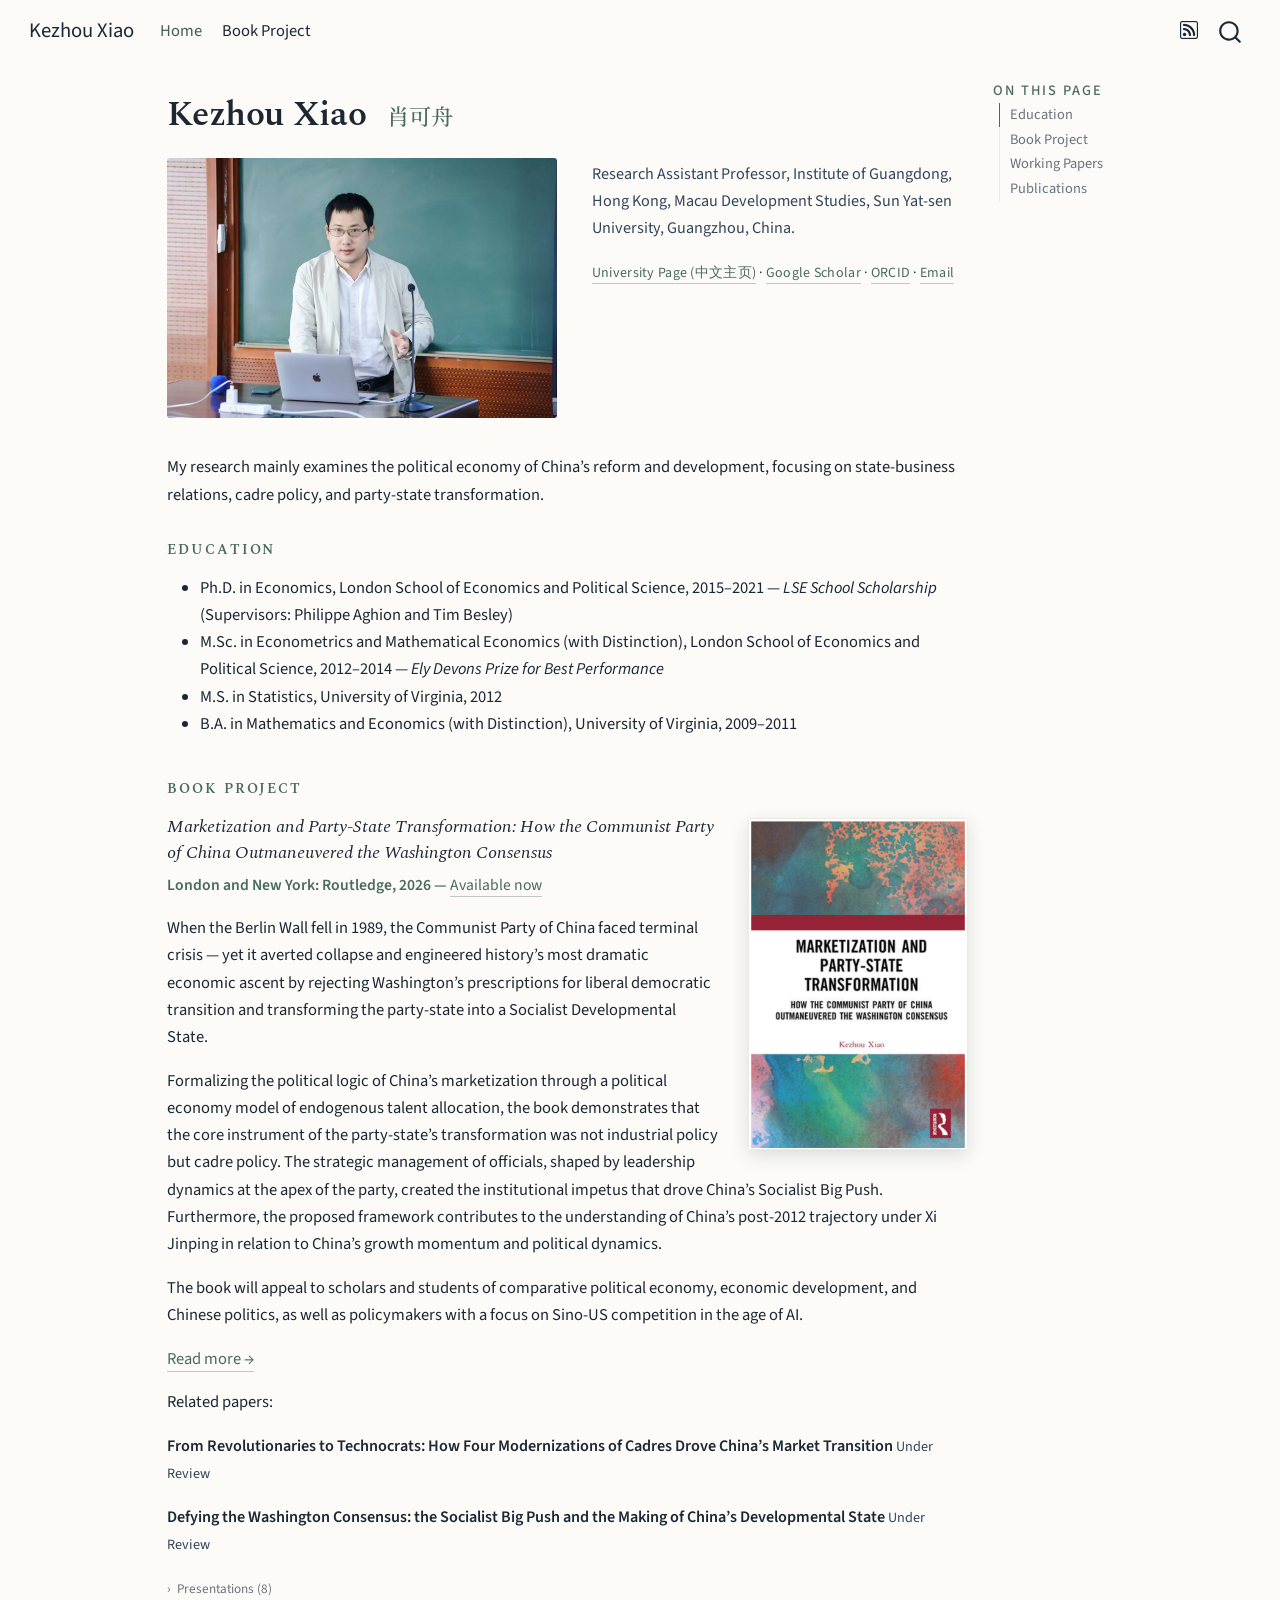
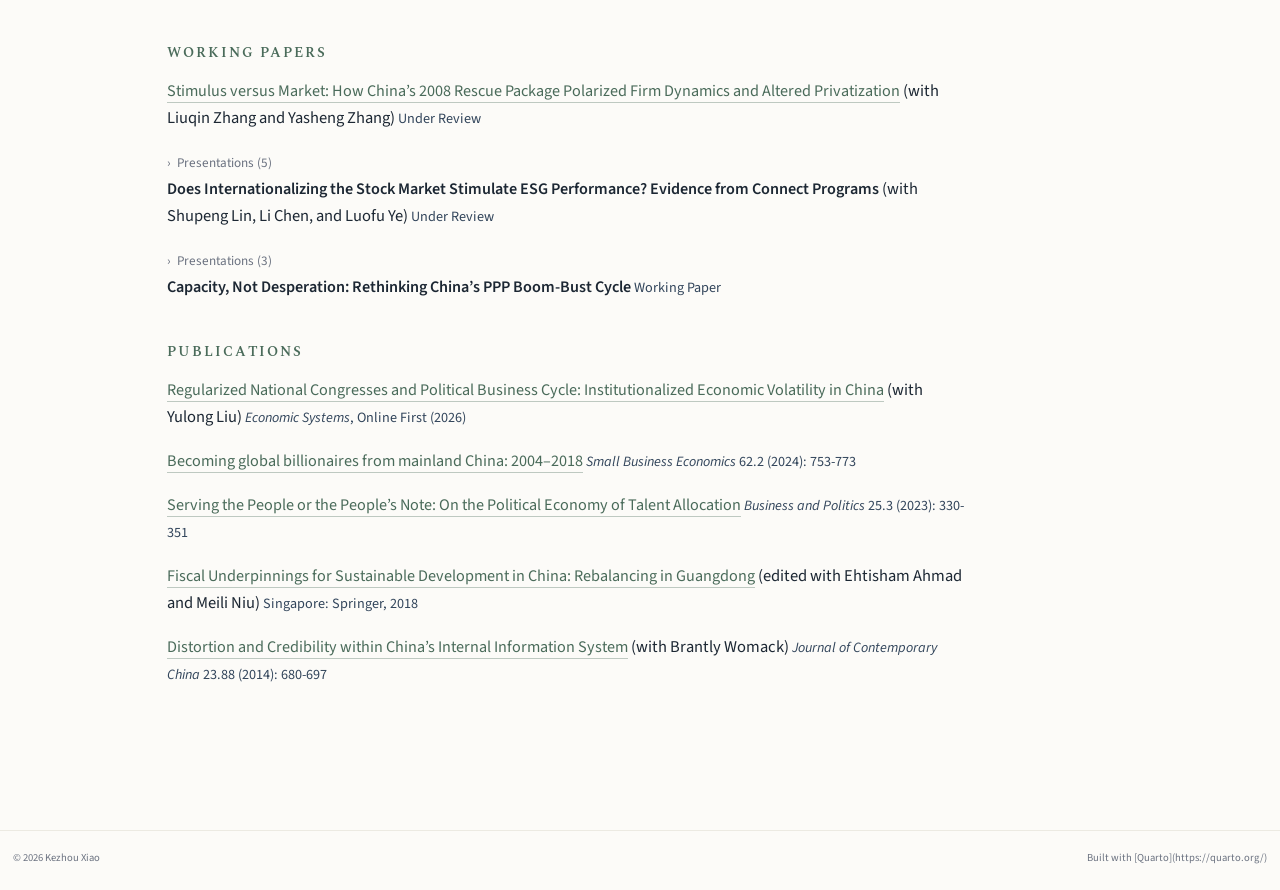
==== commit 244b41c8: "Remove keywords section from website Co-Authored-By: Claude Opus 5.5 <noreply@anthropic.com>" ====
--- a/index.html
+++ b/index.html
@@ -7,7 +7,6 @@
 <meta name="viewport" content="width=device-width, initial-scale=1.0, user-scalable=yes">
 
 <meta name="author" content="Kezhou Xiao">
-<meta name="keywords" content="political economy, China, cadre policy, Washington Consensus, party-state transformation, developmental state, state-business relations, Chinese politics, economic development">
 <meta name="description" content="Research on China’s political economy, state-business relations, cadre policy, and party-state transformation">
 
 <title>Kezhou Xiao &lt;span class="name-zh"&gt;肖可舟&lt;/span&gt; – Kezhou Xiao – Kezhou Xiao</title>
@@ -152,14 +151,7 @@
   
     
   </div>
-  
-
-<div>
-  <div class="keywords">
-    <div class="block-title">Keywords</div>
-    <p>political economy, China, cadre policy, Washington Consensus, party-state transformation, developmental state, state-business relations, Chinese politics, economic development</p>
-  </div>
-</div>
+
 
 </header>
 
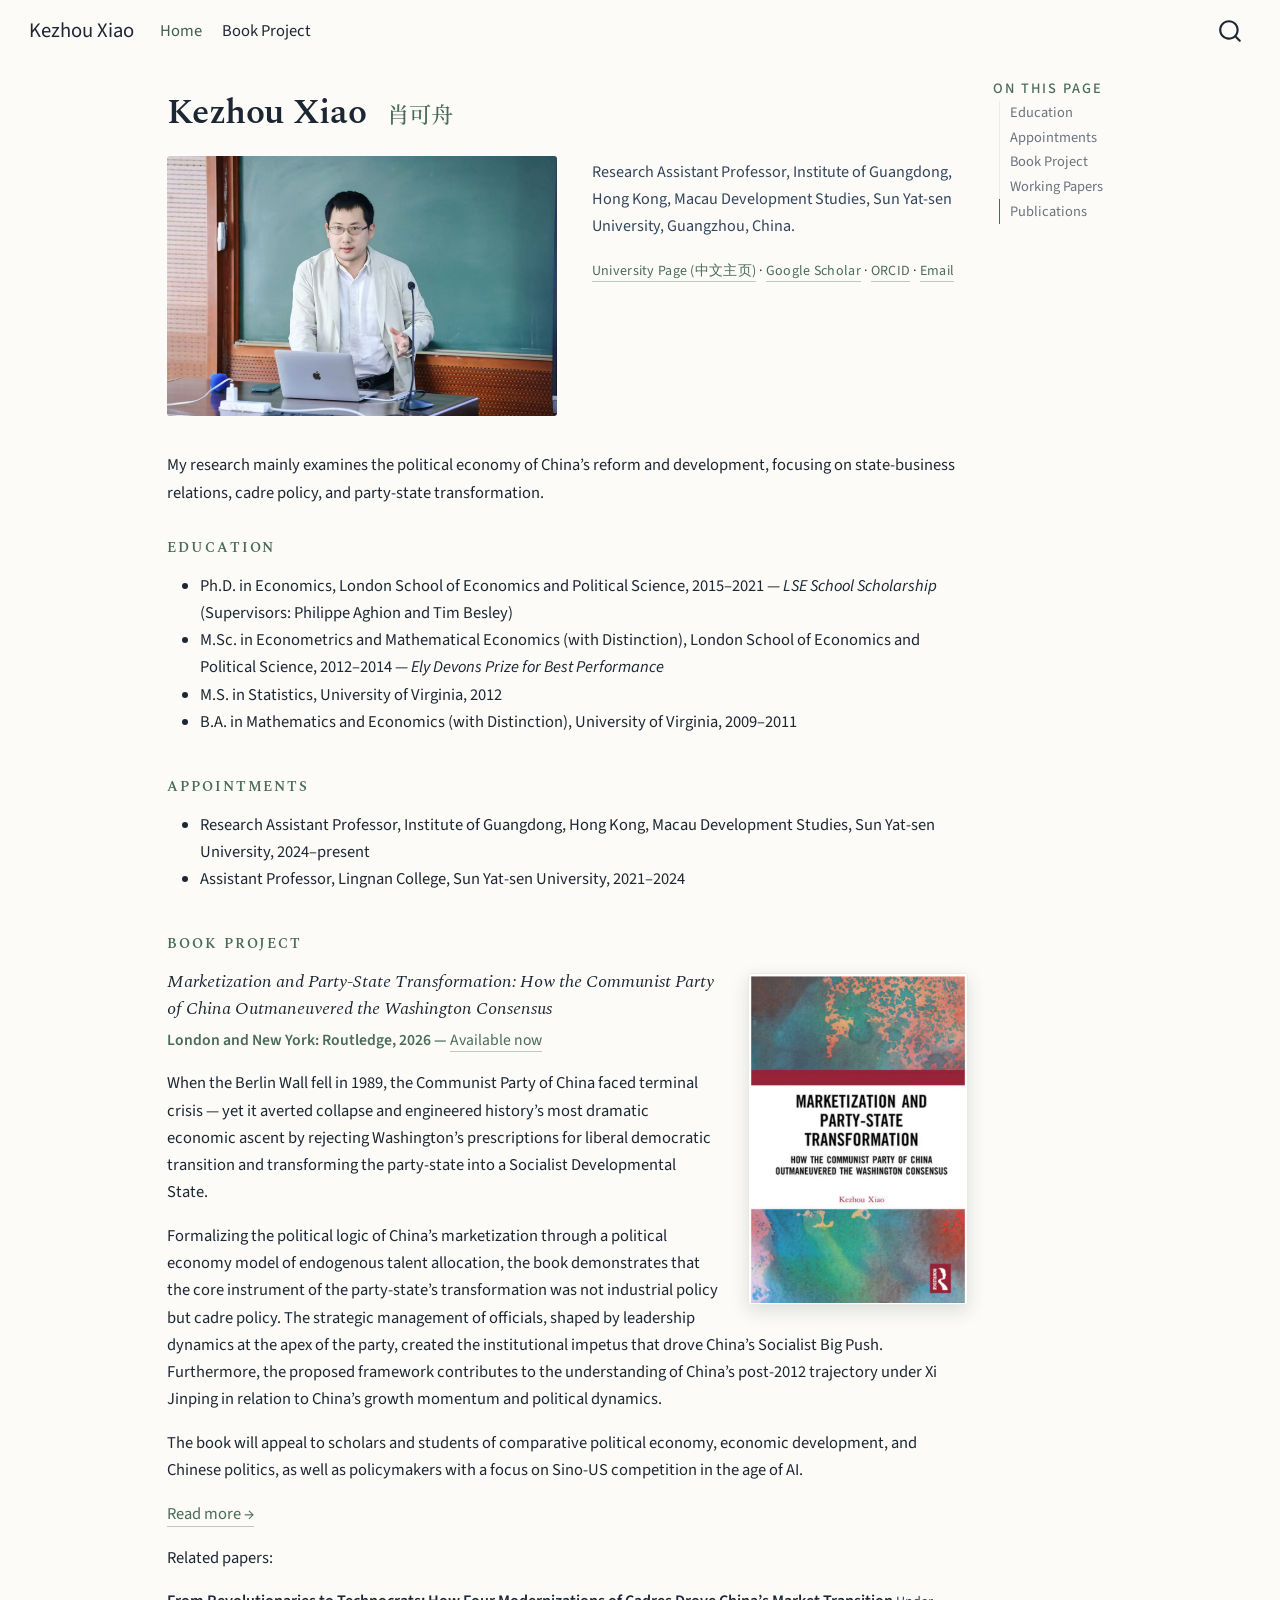
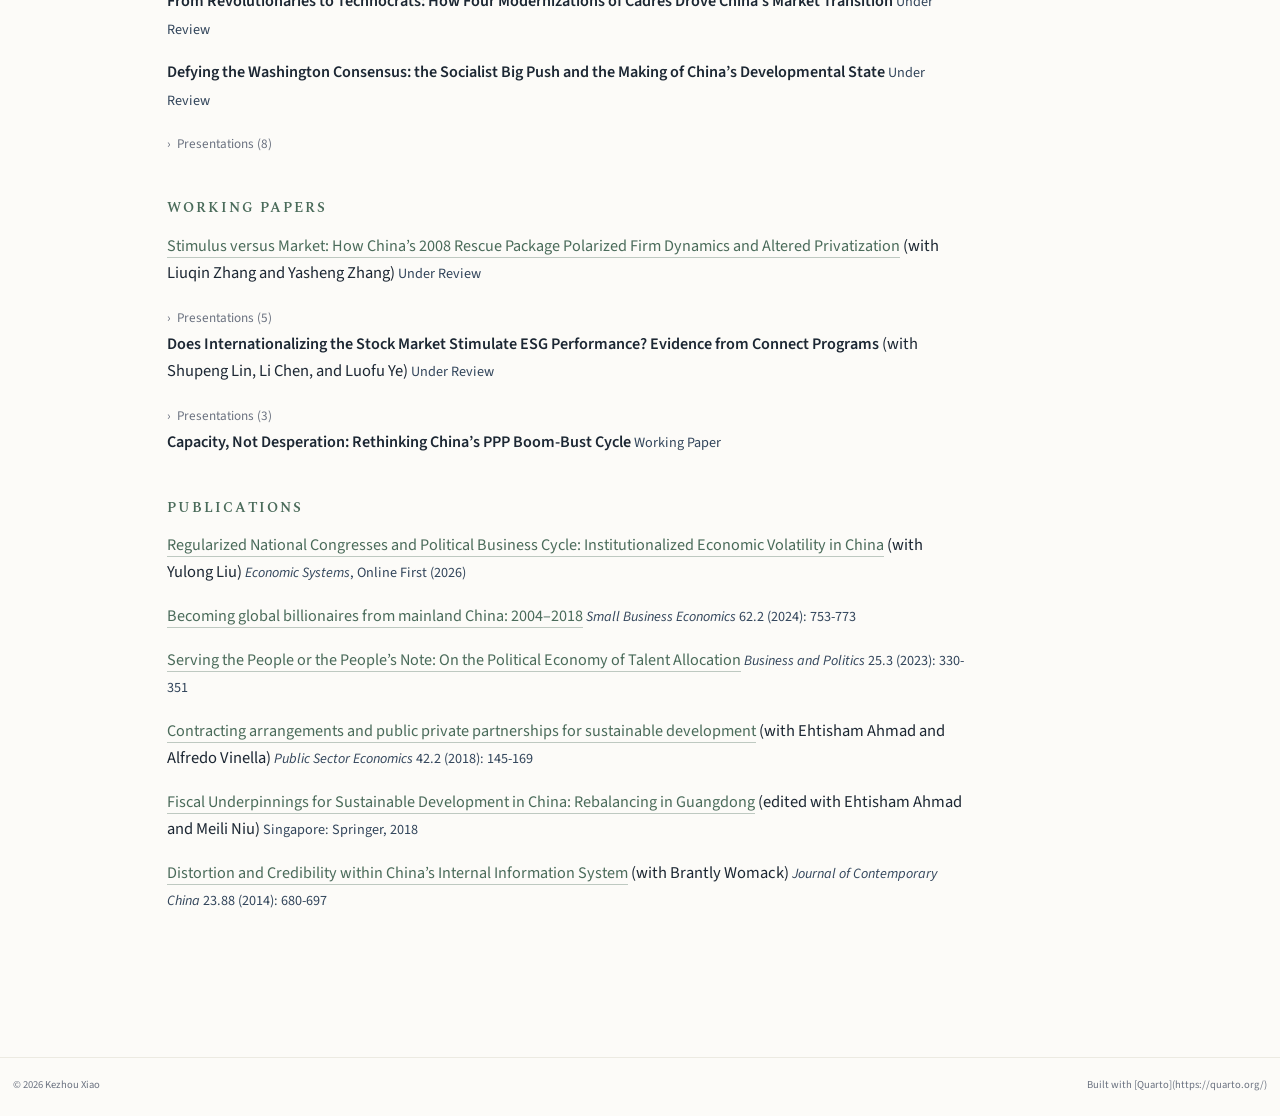
==== commit 35c8176a: "Built site for gh-pages" ====
--- a/index.html
+++ b/index.html
@@ -2,7 +2,7 @@
 <html xmlns="http://www.w3.org/1999/xhtml" lang="en" xml:lang="en"><head>
 
 <meta charset="utf-8">
-<meta name="generator" content="quarto-1.10.18">
+<meta name="generator" content="quarto-1.11.9">
 
 <meta name="viewport" content="width=device-width, initial-scale=1.0, user-scalable=yes">
 
@@ -40,14 +40,15 @@
 <meta name="quarto:offset" content="./">
 <script src="site_libs/quarto-html/quarto.js" type="module"></script>
 <script src="site_libs/quarto-html/tabsets/tabsets.js" type="module"></script>
+<script src="site_libs/quarto-html/scrollable-regions/scrollable-regions.js" type="module"></script>
 <script src="site_libs/quarto-html/popper.min.js"></script>
 <script src="site_libs/quarto-html/tippy.umd.min.js"></script>
 <script src="site_libs/quarto-html/anchor.min.js"></script>
 <link href="site_libs/quarto-html/tippy.css" rel="stylesheet">
-<link href="site_libs/quarto-html/quarto-syntax-highlighting-64a204ab8560d761af7679ceaba22944.css" rel="stylesheet" id="quarto-text-highlighting-styles">
+<link href="site_libs/quarto-html/quarto-syntax-highlighting-63b5708e65d6cd79cd7618c58d0c21e7.css" rel="stylesheet" id="quarto-text-highlighting-styles">
 <script src="site_libs/bootstrap/bootstrap.min.js"></script>
 <link href="site_libs/bootstrap/bootstrap-icons.css" rel="stylesheet">
-<link href="site_libs/bootstrap/bootstrap-754c218ba7c2578386e1ec9edcc6dc4e.min.css" rel="stylesheet" append-hash="true" id="quarto-bootstrap" data-mode="light">
+<link href="site_libs/bootstrap/bootstrap-77ddefd8e4f7b168a762be7f211aa65f.min.css" rel="stylesheet" append-hash="true" id="quarto-bootstrap" data-mode="light">
 <script id="quarto-search-options" type="application/json">{
   "location": "navbar",
   "copy-button": false,
@@ -80,19 +81,18 @@
 
 </head>
 
-<body class="nav-fixed quarto-light">
+<body class="nav-fixed quarto-light"><a id="quarto-skip-link" class="visually-hidden-focusable" href="#quarto-document-content">Skip to main content</a>
 
 <div id="quarto-search-results"></div>
   <header id="quarto-header" class="headroom fixed-top">
-    <nav class="navbar navbar-expand-lg " data-bs-theme="dark">
+    <nav class="navbar navbar-expand-lg " data-bs-theme="dark" aria-label="Site">
       <div class="navbar-container container-fluid">
       <div class="navbar-brand-container mx-auto">
     <a class="navbar-brand" href="./index.html">
     <span class="navbar-title">Kezhou Xiao</span>
     </a>
   </div>
-            <div id="quarto-search" class="" title="Search"></div>
-          <button class="navbar-toggler" type="button" data-bs-toggle="collapse" data-bs-target="#navbarCollapse" aria-controls="navbarCollapse" role="menu" aria-expanded="false" aria-label="Toggle navigation" onclick="if (window.quartoToggleHeadroom) { window.quartoToggleHeadroom(); }">
+          <button class="navbar-toggler" type="button" data-bs-toggle="collapse" data-bs-target="#navbarCollapse" aria-controls="navbarCollapse" aria-expanded="false" aria-label="Toggle navigation" onclick="if (window.quartoToggleHeadroom) { window.quartoToggleHeadroom(); }">
   <span class="navbar-toggler-icon"></span>
 </button>
           <div class="collapse navbar-collapse" id="navbarCollapse">
@@ -106,16 +106,10 @@
 <span class="menu-text">Book Project</span></a>
   </li>  
 </ul>
-            <ul class="navbar-nav navbar-nav-scroll ms-auto">
-  <li class="nav-item compact">
-    <a class="nav-link" href="./index.xml"> <i class="bi bi-rss" role="img" aria-label="RSS Feed">
-</i> 
-<span class="menu-text"></span></a>
-  </li>  
-</ul>
           </div> <!-- /navcollapse -->
             <div class="quarto-navbar-tools">
 </div>
+            <div id="quarto-search" class="" title="Search"></div>
       </div> <!-- /container-fluid -->
     </nav>
 </header>
@@ -124,11 +118,12 @@
 <!-- sidebar -->
 <!-- margin-sidebar -->
     <div id="quarto-margin-sidebar" class="sidebar margin-sidebar">
-        <nav id="TOC" role="doc-toc" class="toc-active">
+        <nav id="TOC" role="doc-toc" aria-labelledby="toc-title" class="toc-active">
     <h2 id="toc-title">On this page</h2>
    
   <ul>
   <li><a href="#education" id="toc-education" class="nav-link active" data-scroll-target="#education">Education</a></li>
+  <li><a href="#appointments" id="toc-appointments" class="nav-link" data-scroll-target="#appointments">Appointments</a></li>
   <li><a href="#book-project" id="toc-book-project" class="nav-link" data-scroll-target="#book-project">Book Project</a></li>
   <li><a href="#working-papers" id="toc-working-papers" class="nav-link" data-scroll-target="#working-papers">Working Papers</a></li>
   <li><a href="#publications" id="toc-publications" class="nav-link" data-scroll-target="#publications">Publications</a></li>
@@ -136,7 +131,7 @@
 </nav>
     </div>
 <!-- main -->
-<main class="content" id="quarto-document-content">
+<main class="content" id="quarto-document-content" tabindex="-1">
 
 <header id="title-block-header" class="quarto-title-block default">
 <div class="quarto-title">
@@ -151,6 +146,7 @@
   
     
   </div>
+  
 
 
 </header>
@@ -171,6 +167,13 @@
 <li>M.Sc. in Econometrics and Mathematical Economics (with Distinction), London School of Economics and Political Science, 2012–2014 — <em>Ely Devons Prize for Best Performance</em></li>
 <li>M.S. in Statistics, University of Virginia, 2012</li>
 <li>B.A. in Mathematics and Economics (with Distinction), University of Virginia, 2009–2011</li>
+</ul>
+</section>
+<section id="appointments" class="level2">
+<h2 class="anchored" data-anchor-id="appointments">Appointments</h2>
+<ul>
+<li>Research Assistant Professor, Institute of Guangdong, Hong Kong, Macau Development Studies, Sun Yat-sen University, 2024–present</li>
+<li>Assistant Professor, Lingnan College, Sun Yat-sen University, 2021–2024</li>
 </ul>
 </section>
 <section id="book-project" class="level2">
@@ -189,7 +192,7 @@
 Presentations (8)
 </summary>
 <div class="presentation-body">
-<p>Sun Yat-sen University (2022/12) · Nanjing University (2023/5) · South China Normal University (2023/6) · Fudan University (2023/10) · Xiamen University (2023/11) · International Economic Association World Congress in Colombia (2023/12) · Shanghai Jiaotong University (2026/4) · International Economic Association World Congress in Serbia (2026/6)</p>
+<p>Sun Yat-sen University (2022/12) · Nanjing University (2023/5) · South China Normal University (2023/6) · Fudan University (2023/10) · Xiamen University (2023/11) · International Economic Association World Congress in Colombia (2023/12) · Shanghai Jiaotong University (2026/4) · <strong>International Economic Association World Congress in Serbia (2026/6)</strong> — <a href="https://ygafz.sysu.edu.cn/article/2234">book presentation</a></p>
 </div>
 </details>
 </section>
@@ -220,6 +223,7 @@
 <p><span class="paper-title"><a href="https://doi.org/10.1016/j.ecosys.2026.101396">Regularized National Congresses and Political Business Cycle: Institutionalized Economic Volatility in China</a></span> (with Yulong Liu) <span class="journal-line"><em>Economic Systems</em>, Online First (2026)</span></p>
 <p><span class="paper-title"><a href="https://doi.org/10.1007/s11187-023-00782-2">Becoming global billionaires from mainland China: 2004–2018</a></span> <span class="journal-line"><em>Small Business Economics</em> 62.2 (2024): 753-773</span></p>
 <p><span class="paper-title"><a href="https://doi.org/10.1017/bap.2023.11">Serving the People or the People’s Note: On the Political Economy of Talent Allocation</a></span> <span class="journal-line"><em>Business and Politics</em> 25.3 (2023): 330-351</span></p>
+<p><span class="paper-title"><a href="https://doi.org/10.17234/SocEkol.27.2.4">Contracting arrangements and public private partnerships for sustainable development</a></span> (with Ehtisham Ahmad and Alfredo Vinella) <span class="journal-line"><em>Public Sector Economics</em> 42.2 (2018): 145-169</span></p>
 <p><span class="paper-title"><a href="https://doi.org/10.1007/978-981-10-6286-5">Fiscal Underpinnings for Sustainable Development in China: Rebalancing in Guangdong</a></span> (edited with Ehtisham Ahmad and Meili Niu) <span class="journal-line">Singapore: Springer, 2018</span></p>
 <p><span class="paper-title"><a href="https://doi.org/10.1080/10670564.2013.861155">Distortion and Credibility within China’s Internal Information System</a></span> (with Brantly Womack) <span class="journal-line"><em>Journal of Contemporary China</em> 23.88 (2014): 680-697</span></p>
 
@@ -305,7 +309,8 @@
           return filterRegex.test(href) || localhostRegex.test(href) || mailtoRegex.test(href);
       }
       // Inspect non-navigation links and adorn them if external
-     var links = window.document.querySelectorAll('a[href]:not(.nav-link):not(.navbar-brand):not(.toc-action):not(.sidebar-link):not(.sidebar-item-toggle):not(.pagination-link):not(.no-external):not([aria-hidden]):not(.dropdown-item):not(.quarto-navigation-tool):not(.about-link)');
+      window.quartoDecorateExternalLinks = function (root) {
+     var links = (root || window.document).querySelectorAll('a[href]:not(.nav-link):not(.navbar-brand):not(.toc-action):not(.sidebar-link):not(.sidebar-item-toggle):not(.pagination-link):not(.no-external):not([aria-hidden]):not(.dropdown-item):not(.quarto-navigation-tool):not(.about-link)');
       for (var i=0; i<links.length; i++) {
         const link = links[i];
         if (!isInternal(link.href)) {
@@ -314,8 +319,69 @@
           if (link.dataset.originalHref !== undefined) {
             link.href = link.dataset.originalHref;
           }
-        }
-      }
+          if (!link.classList.contains('no-external-icon')) {
+          }
+        }
+      }
+      };
+      window.quartoDecorateExternalLinks(window.document);
+    // Esc closes the popup (WCAG 1.4.13) and focus leaving both trigger and
+    // popup closes it (WCAG 2.4.11); tippy handles neither for interactive popups.
+    const hideOnEscAndFocusOut = {
+      name: 'hideOnEscAndFocusOut',
+      defaultValue: true,
+      fn(instance) {
+        const dismiss = () => {
+          // A show scheduled by the trigger delay would otherwise reopen it
+          instance.clearDelayTimeouts();
+          instance.hide();
+        };
+        const onKeyDown = (event) => {
+          if (event.key !== 'Escape') {
+            return;
+          }
+          // Keep Esc from also reaching page handlers (e.g. reveal.js overview),
+          // except an open reveal.js slide menu, which Esc should close too.
+          // The menu handles keys only when its keyboard option is on.
+          const menuHandlesEsc = window.Reveal?.getPlugin?.('menu')?.isOpen() &&
+            window.Reveal.getConfig().menu?.keyboard !== false;
+          if (!menuHandlesEsc) {
+            event.stopPropagation();
+          }
+          if (instance.popper.contains(window.document.activeElement)) {
+            // Disabled while refocusing so the focus trigger does not reopen it
+            instance.disable();
+            instance.reference.focus();
+            instance.enable();
+          }
+          dismiss();
+        };
+        const onFocusOut = (event) => {
+          const target = event.relatedTarget;
+          if (target && !instance.reference.contains(target) &&
+              !instance.popper.contains(target)) {
+            dismiss();
+          }
+        };
+        // On the trigger too: a click trigger (code-annotations: select) has no
+        // blur handling. Attached for the instance's lifetime so leaving the
+        // trigger also cancels a show still pending on the trigger delay.
+        instance.reference.addEventListener('focusout', onFocusOut);
+        return {
+          onShow() {
+            window.document.addEventListener('keydown', onKeyDown, true);
+            instance.popper.addEventListener('focusout', onFocusOut);
+          },
+          onHide() {
+            window.document.removeEventListener('keydown', onKeyDown, true);
+            instance.popper.removeEventListener('focusout', onFocusOut);
+          },
+          onDestroy() {
+            instance.reference.removeEventListener('focusout', onFocusOut);
+          },
+        };
+      },
+    };
     function tippyHover(el, contentFn, onTriggerFn, onUntriggerFn) {
       const config = {
         allowHTML: true,
@@ -329,6 +395,7 @@
         interactiveBorder: 10,
         theme: 'quarto',
         placement: 'bottom-start',
+        plugins: [hideOnEscAndFocusOut],
       };
       if (contentFn) {
         config.content = contentFn;
@@ -491,44 +558,54 @@
           const lineIds = lines.map((line) => {
             return targetCell + "-" + line;
           })
-          let top = null;
-          let height = null;
-          let parent = null;
+          // Each band is positioned against its own containing block, which is
+          // not the offsetParent of the lines, so place it from client rects.
+          const placeBand = (band, firstEl, lastEl, codeBlock) => {
+            const container = band.offsetParent;
+            if (container === null) {
+              return;
+            }
+            const containerRect = container.getBoundingClientRect();
+            // Reveal.js scales slides with a transform, so convert client
+            // pixels back to the CSS pixels of the container.
+            const scale = containerRect.height / container.offsetHeight || 1;
+            const firstRect = firstEl.getBoundingClientRect();
+            const lastRect = lastEl.getBoundingClientRect();
+            const top = (firstRect.top - containerRect.top) / scale - container.clientTop + container.scrollTop;
+            const height = (lastRect.bottom - firstRect.top) / scale;
+            band.style.top = top - 2 + "px";
+            band.style.height = height + 4 + "px";
+            if (codeBlock) {
+              // Without the copy button wrapper, the containing block is wider
+              // than the code block, so span the code block explicitly.
+              const blockRect = codeBlock.getBoundingClientRect();
+              band.style.left = (blockRect.left - containerRect.left) / scale - container.clientLeft + container.scrollLeft + "px";
+              band.style.width = blockRect.width / scale + "px";
+            }
+          };
           if (lineIds.length > 0) {
-              //compute the position of the single el (top and bottom and make a div)
-              const el = window.document.getElementById(lineIds[0]);
-              top = el.offsetTop;
-              height = el.offsetHeight;
-              parent = el.parentElement.parentElement;
-            if (lineIds.length > 1) {
-              const lastEl = window.document.getElementById(lineIds[lineIds.length - 1]);
-              const bottom = lastEl.offsetTop + lastEl.offsetHeight;
-              height = bottom - top;
-            }
-            if (top !== null && height !== null && parent !== null) {
-              // cook up a div (if necessary) and position it 
-              let div = window.document.getElementById("code-annotation-line-highlight");
-              if (div === null) {
-                div = window.document.createElement("div");
-                div.setAttribute("id", "code-annotation-line-highlight");
-                div.style.position = 'absolute';
-                parent.appendChild(div);
-              }
-              div.style.top = top - 2 + "px";
-              div.style.height = height + 4 + "px";
-              div.style.left = 0;
-              let gutterDiv = window.document.getElementById("code-annotation-line-highlight-gutter");
-              if (gutterDiv === null) {
-                gutterDiv = window.document.createElement("div");
-                gutterDiv.setAttribute("id", "code-annotation-line-highlight-gutter");
-                gutterDiv.style.position = 'absolute';
-                const codeCell = window.document.getElementById(targetCell);
-                const gutter = codeCell.querySelector('.code-annotation-gutter');
-                gutter.appendChild(gutterDiv);
-              }
-              gutterDiv.style.top = top - 2 + "px";
-              gutterDiv.style.height = height + 4 + "px";
-            }
+            const el = window.document.getElementById(lineIds[0]);
+            const lastEl = window.document.getElementById(lineIds[lineIds.length - 1]);
+            const parent = el.parentElement.parentElement;
+            // cook up a div (if necessary) and position it
+            let div = window.document.getElementById("code-annotation-line-highlight");
+            if (div === null) {
+              div = window.document.createElement("div");
+              div.setAttribute("id", "code-annotation-line-highlight");
+              div.style.position = 'absolute';
+              parent.appendChild(div);
+            }
+            placeBand(div, el, lastEl, parent.closest("div.sourceCode") || parent);
+            let gutterDiv = window.document.getElementById("code-annotation-line-highlight-gutter");
+            if (gutterDiv === null) {
+              gutterDiv = window.document.createElement("div");
+              gutterDiv.setAttribute("id", "code-annotation-line-highlight-gutter");
+              gutterDiv.style.position = 'absolute';
+              const codeCell = window.document.getElementById(targetCell);
+              const gutter = codeCell.querySelector('.code-annotation-gutter');
+              gutter.appendChild(gutterDiv);
+            }
+            placeBand(gutterDiv, el, lastEl);
             selectedAnnoteEl = annoteEl;
           }
         };
@@ -626,6 +703,9 @@
       }
     }
   });
+  </script>
+  <script type="application/javascript">
+  window.quartoScrollableRegionsLabels = {"code":"Scrollable code","output":"Scrollable output"};
   </script>
 </div> <!-- /content -->
 <footer class="footer">
--- a/site_libs/quarto-html/quarto-syntax-highlighting-63b5708e65d6cd79cd7618c58d0c21e7.css
+++ b/site_libs/quarto-html/quarto-syntax-highlighting-63b5708e65d6cd79cd7618c58d0c21e7.css
@@ -0,0 +1,236 @@
+/* quarto syntax highlight colors */
+:root {
+  --quarto-hl-ot-color: #003B4F;
+  --quarto-hl-at-color: #657422;
+  --quarto-hl-ss-color: #20794D;
+  --quarto-hl-an-color: #5E5E5E;
+  --quarto-hl-fu-color: #4758AB;
+  --quarto-hl-st-color: #20794D;
+  --quarto-hl-cf-color: #003B4F;
+  --quarto-hl-op-color: #5E5E5E;
+  --quarto-hl-er-color: #AD0000;
+  --quarto-hl-bn-color: #AD0000;
+  --quarto-hl-al-color: #AD0000;
+  --quarto-hl-va-color: #111111;
+  --quarto-hl-bu-color: inherit;
+  --quarto-hl-ex-color: inherit;
+  --quarto-hl-pp-color: #AD0000;
+  --quarto-hl-in-color: #5E5E5E;
+  --quarto-hl-vs-color: #20794D;
+  --quarto-hl-wa-color: #5E5E5E;
+  --quarto-hl-do-color: #5E5E5E;
+  --quarto-hl-im-color: #00769E;
+  --quarto-hl-ch-color: #20794D;
+  --quarto-hl-dt-color: #AD0000;
+  --quarto-hl-fl-color: #AD0000;
+  --quarto-hl-co-color: #5E5E5E;
+  --quarto-hl-cv-color: #5E5E5E;
+  --quarto-hl-cn-color: #8f5902;
+  --quarto-hl-sc-color: #5E5E5E;
+  --quarto-hl-dv-color: #AD0000;
+  --quarto-hl-kw-color: #003B4F;
+}
+
+/* other quarto variables */
+:root {
+  --quarto-font-monospace: SFMono-Regular, Menlo, Monaco, Consolas, "Liberation Mono", "Courier New", monospace;
+}
+
+/* syntax highlight based on Pandoc's rules */
+pre > code.sourceCode > span {
+  color: #003B4F;
+}
+
+code.sourceCode > span {
+  color: #003B4F;
+}
+
+div.sourceCode,
+div.sourceCode pre.sourceCode {
+  color: #003B4F;
+}
+
+/* Normal */
+code span {
+  color: #003B4F;
+}
+
+/* Alert */
+code span.al {
+  color: #AD0000;
+  font-style: inherit;
+}
+
+/* Annotation */
+code span.an {
+  color: #5E5E5E;
+  font-style: inherit;
+}
+
+/* Attribute */
+code span.at {
+  color: #657422;
+  font-style: inherit;
+}
+
+/* BaseN */
+code span.bn {
+  color: #AD0000;
+  font-style: inherit;
+}
+
+/* BuiltIn */
+code span.bu {
+  font-style: inherit;
+}
+
+/* ControlFlow */
+code span.cf {
+  color: #003B4F;
+  font-weight: bold;
+  font-style: inherit;
+}
+
+/* Char */
+code span.ch {
+  color: #20794D;
+  font-style: inherit;
+}
+
+/* Constant */
+code span.cn {
+  color: #8f5902;
+  font-style: inherit;
+}
+
+/* Comment */
+code span.co {
+  color: #5E5E5E;
+  font-style: inherit;
+}
+
+/* CommentVar */
+code span.cv {
+  color: #5E5E5E;
+  font-style: italic;
+}
+
+/* Documentation */
+code span.do {
+  color: #5E5E5E;
+  font-style: italic;
+}
+
+/* DataType */
+code span.dt {
+  color: #AD0000;
+  font-style: inherit;
+}
+
+/* DecVal */
+code span.dv {
+  color: #AD0000;
+  font-style: inherit;
+}
+
+/* Error */
+code span.er {
+  color: #AD0000;
+  font-style: inherit;
+}
+
+/* Extension */
+code span.ex {
+  font-style: inherit;
+}
+
+/* Float */
+code span.fl {
+  color: #AD0000;
+  font-style: inherit;
+}
+
+/* Function */
+code span.fu {
+  color: #4758AB;
+  font-style: inherit;
+}
+
+/* Import */
+code span.im {
+  color: #00769E;
+  font-style: inherit;
+}
+
+/* Information */
+code span.in {
+  color: #5E5E5E;
+  font-style: inherit;
+}
+
+/* Keyword */
+code span.kw {
+  color: #003B4F;
+  font-weight: bold;
+  font-style: inherit;
+}
+
+/* Operator */
+code span.op {
+  color: #5E5E5E;
+  font-style: inherit;
+}
+
+/* Other */
+code span.ot {
+  color: #003B4F;
+  font-style: inherit;
+}
+
+/* Preprocessor */
+code span.pp {
+  color: #AD0000;
+  font-style: inherit;
+}
+
+/* SpecialChar */
+code span.sc {
+  color: #5E5E5E;
+  font-style: inherit;
+}
+
+/* SpecialString */
+code span.ss {
+  color: #20794D;
+  font-style: inherit;
+}
+
+/* String */
+code span.st {
+  color: #20794D;
+  font-style: inherit;
+}
+
+/* Variable */
+code span.va {
+  color: #111111;
+  font-style: inherit;
+}
+
+/* VerbatimString */
+code span.vs {
+  color: #20794D;
+  font-style: inherit;
+}
+
+/* Warning */
+code span.wa {
+  color: #5E5E5E;
+  font-style: italic;
+}
+
+.prevent-inlining {
+  content: "</";
+}
+
+/*# sourceMappingURL=054cc16b9e9817627be6994582d2ffb5.css.map */
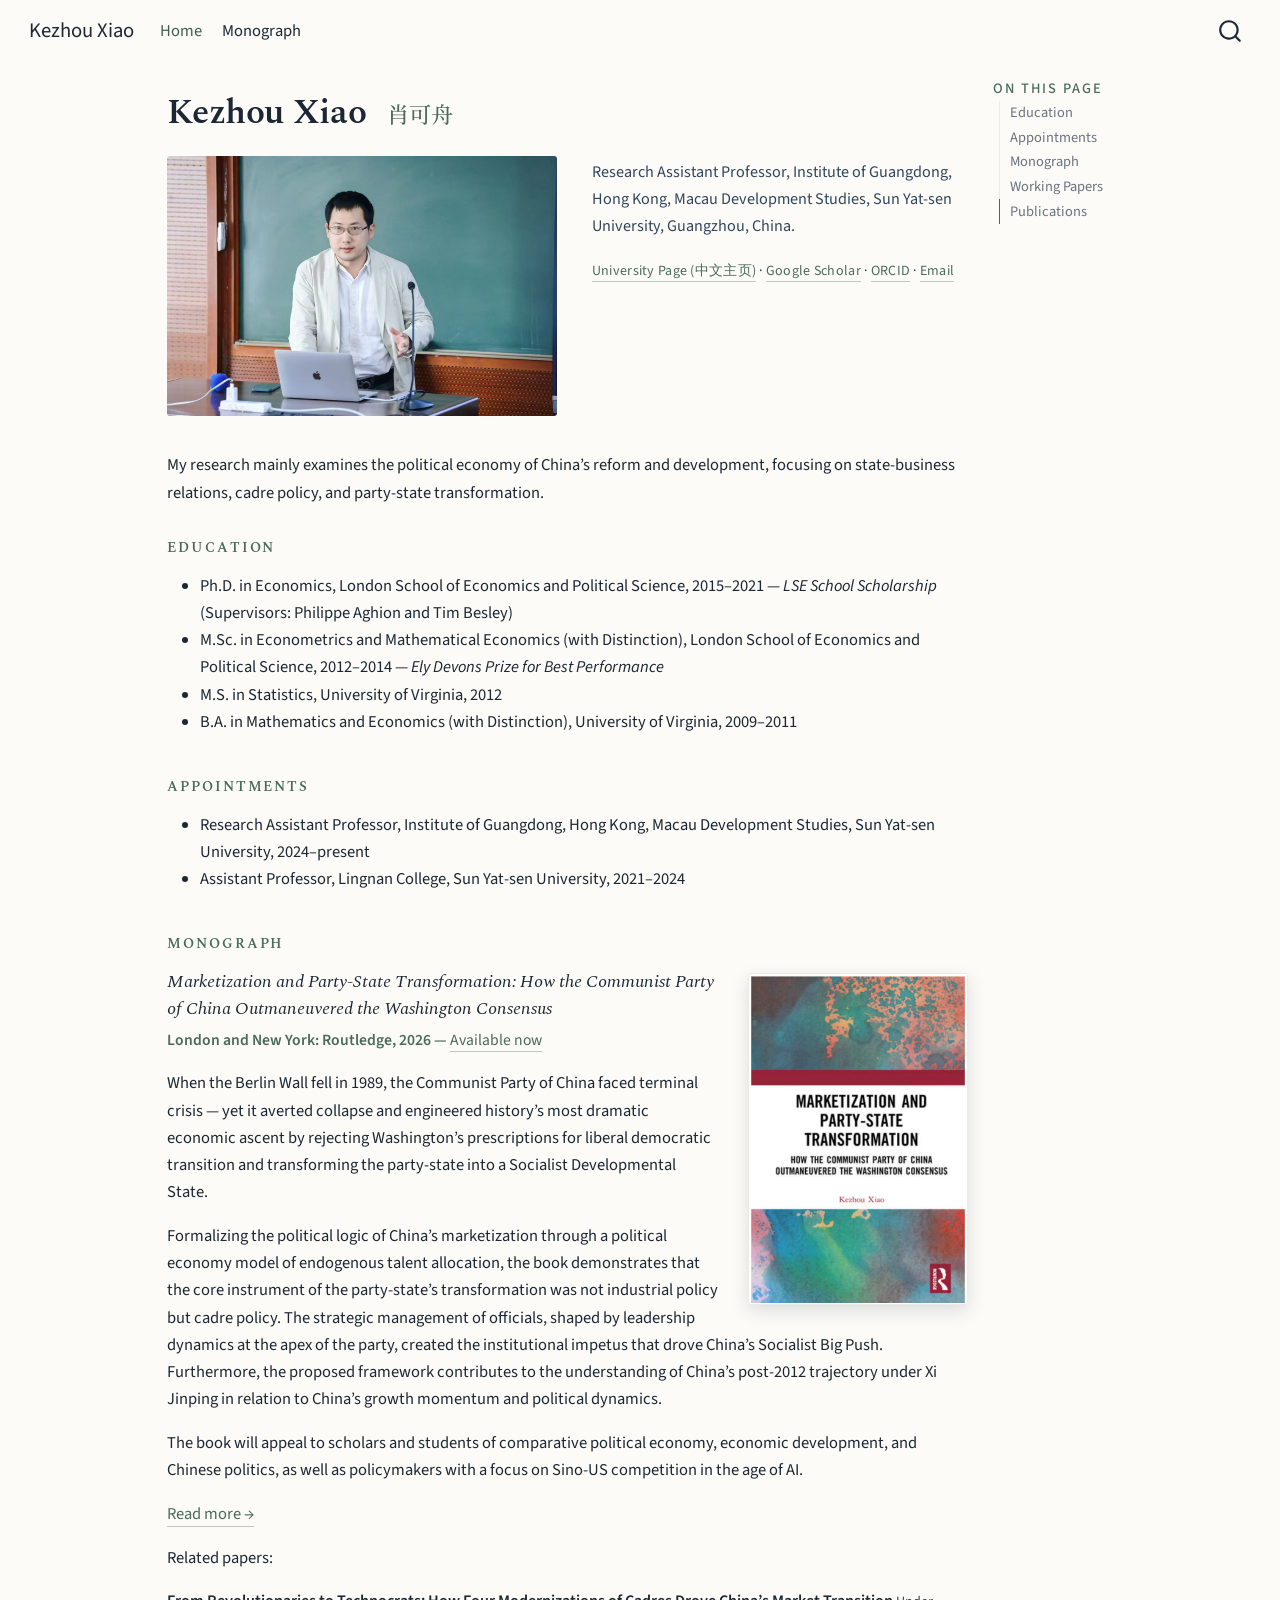
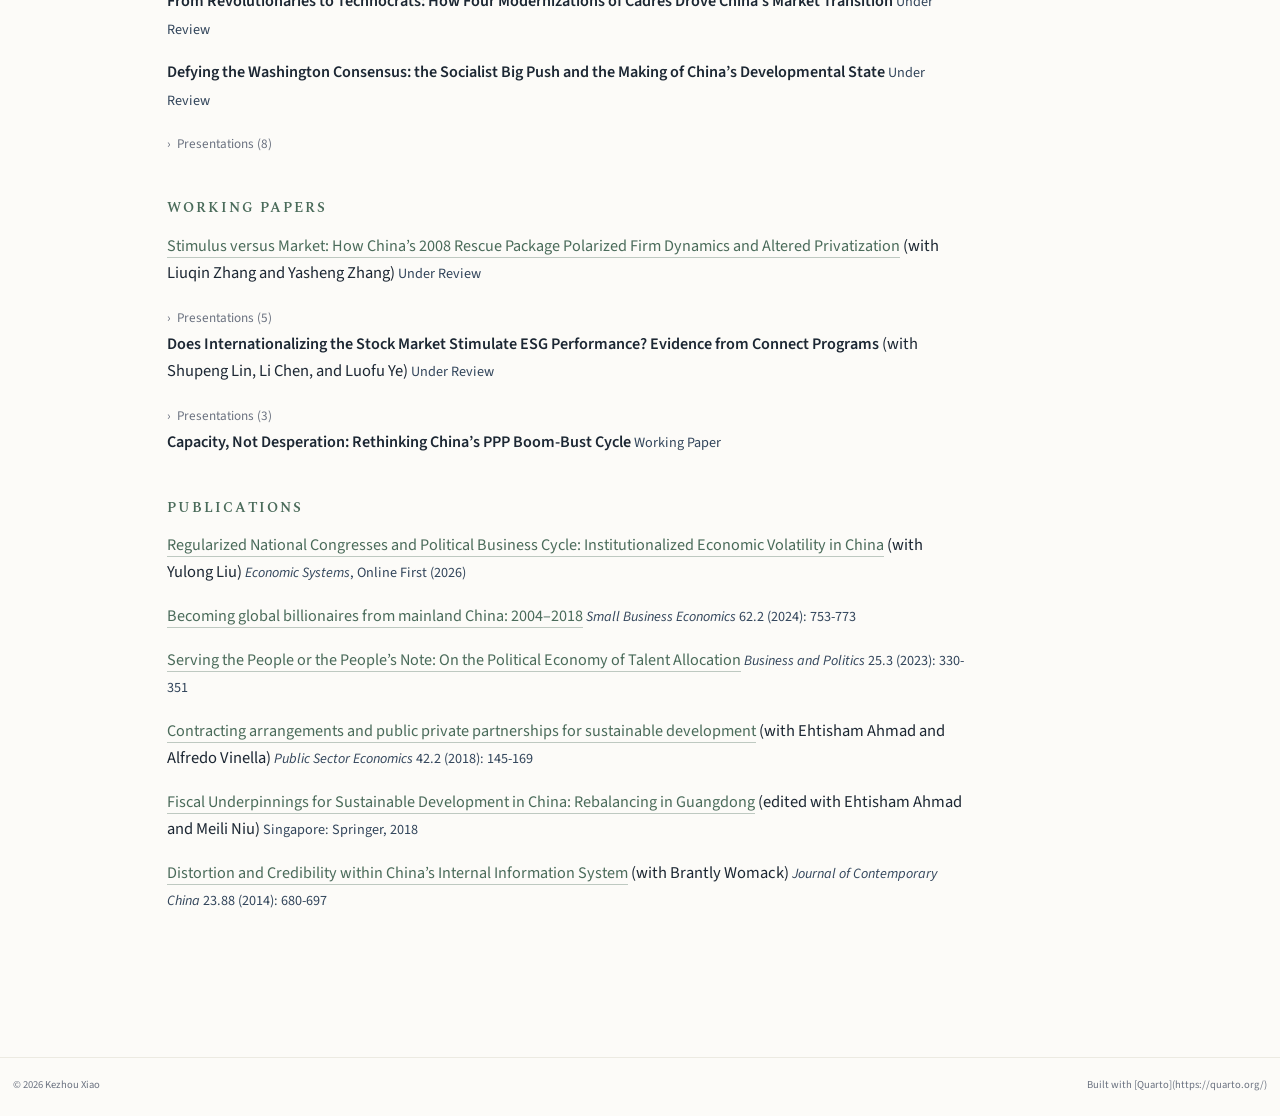
==== commit 96c97fa4: "Built site for gh-pages" ====
--- a/index.html
+++ b/index.html
@@ -103,7 +103,7 @@
   </li>  
   <li class="nav-item">
     <a class="nav-link" href="./book-project.html"> 
-<span class="menu-text">Book Project</span></a>
+<span class="menu-text">Monograph</span></a>
   </li>  
 </ul>
           </div> <!-- /navcollapse -->
@@ -124,7 +124,7 @@
   <ul>
   <li><a href="#education" id="toc-education" class="nav-link active" data-scroll-target="#education">Education</a></li>
   <li><a href="#appointments" id="toc-appointments" class="nav-link" data-scroll-target="#appointments">Appointments</a></li>
-  <li><a href="#book-project" id="toc-book-project" class="nav-link" data-scroll-target="#book-project">Book Project</a></li>
+  <li><a href="#monograph" id="toc-monograph" class="nav-link" data-scroll-target="#monograph">Monograph</a></li>
   <li><a href="#working-papers" id="toc-working-papers" class="nav-link" data-scroll-target="#working-papers">Working Papers</a></li>
   <li><a href="#publications" id="toc-publications" class="nav-link" data-scroll-target="#publications">Publications</a></li>
   </ul>
@@ -176,8 +176,8 @@
 <li>Assistant Professor, Lingnan College, Sun Yat-sen University, 2021–2024</li>
 </ul>
 </section>
-<section id="book-project" class="level2">
-<h2 class="anchored" data-anchor-id="book-project">Book Project</h2>
+<section id="monograph" class="level2">
+<h2 class="anchored" data-anchor-id="monograph">Monograph</h2>
 <p><img src="book_cover.png" class="book-cover img-fluid"></p>
 <p><span class="book-title">Marketization and Party-State Transformation: How the Communist Party of China Outmaneuvered the Washington Consensus</span> <span class="book-status">London and New York: Routledge, 2026 — <a href="https://www.routledge.com/Marketization-and-Party-State-Transformation-How-the-Communist-Party-of-China-Outmaneuvered-the-Washington-Consensus/Xiao/p/book/9781041413196">Available now</a></span></p>
 <p>When the Berlin Wall fell in 1989, the Communist Party of China faced terminal crisis — yet it averted collapse and engineered history’s most dramatic economic ascent by rejecting Washington’s prescriptions for liberal democratic transition and transforming the party-state into a Socialist Developmental State.</p>
@@ -223,7 +223,7 @@
 <p><span class="paper-title"><a href="https://doi.org/10.1016/j.ecosys.2026.101396">Regularized National Congresses and Political Business Cycle: Institutionalized Economic Volatility in China</a></span> (with Yulong Liu) <span class="journal-line"><em>Economic Systems</em>, Online First (2026)</span></p>
 <p><span class="paper-title"><a href="https://doi.org/10.1007/s11187-023-00782-2">Becoming global billionaires from mainland China: 2004–2018</a></span> <span class="journal-line"><em>Small Business Economics</em> 62.2 (2024): 753-773</span></p>
 <p><span class="paper-title"><a href="https://doi.org/10.1017/bap.2023.11">Serving the People or the People’s Note: On the Political Economy of Talent Allocation</a></span> <span class="journal-line"><em>Business and Politics</em> 25.3 (2023): 330-351</span></p>
-<p><span class="paper-title"><a href="https://doi.org/10.17234/SocEkol.27.2.4">Contracting arrangements and public private partnerships for sustainable development</a></span> (with Ehtisham Ahmad and Alfredo Vinella) <span class="journal-line"><em>Public Sector Economics</em> 42.2 (2018): 145-169</span></p>
+<p><span class="paper-title"><a href="https://doi.org/10.3326/pse.42.2.8">Contracting arrangements and public private partnerships for sustainable development</a></span> (with Ehtisham Ahmad and Alfredo Vinella) <span class="journal-line"><em>Public Sector Economics</em> 42.2 (2018): 145-169</span></p>
 <p><span class="paper-title"><a href="https://doi.org/10.1007/978-981-10-6286-5">Fiscal Underpinnings for Sustainable Development in China: Rebalancing in Guangdong</a></span> (edited with Ehtisham Ahmad and Meili Niu) <span class="journal-line">Singapore: Springer, 2018</span></p>
 <p><span class="paper-title"><a href="https://doi.org/10.1080/10670564.2013.861155">Distortion and Credibility within China’s Internal Information System</a></span> (with Brantly Womack) <span class="journal-line"><em>Journal of Contemporary China</em> 23.88 (2014): 680-697</span></p>
 
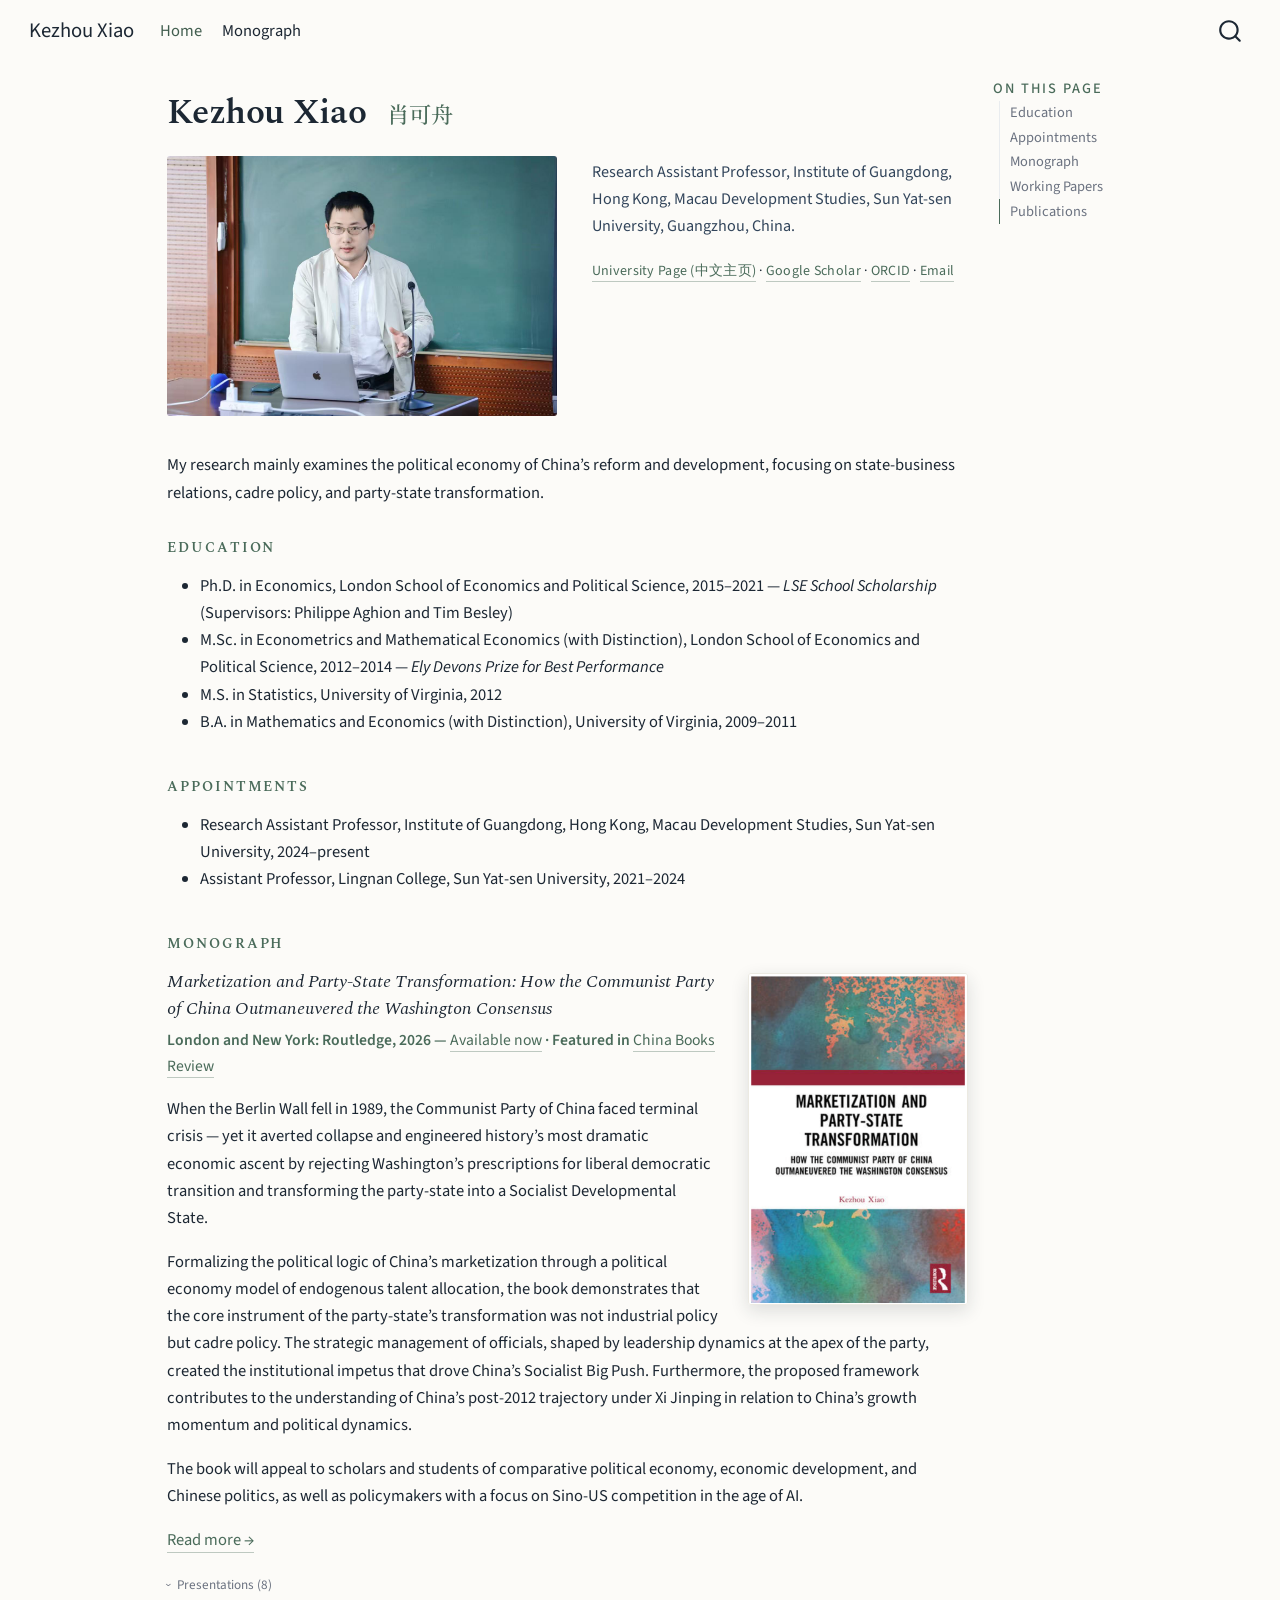
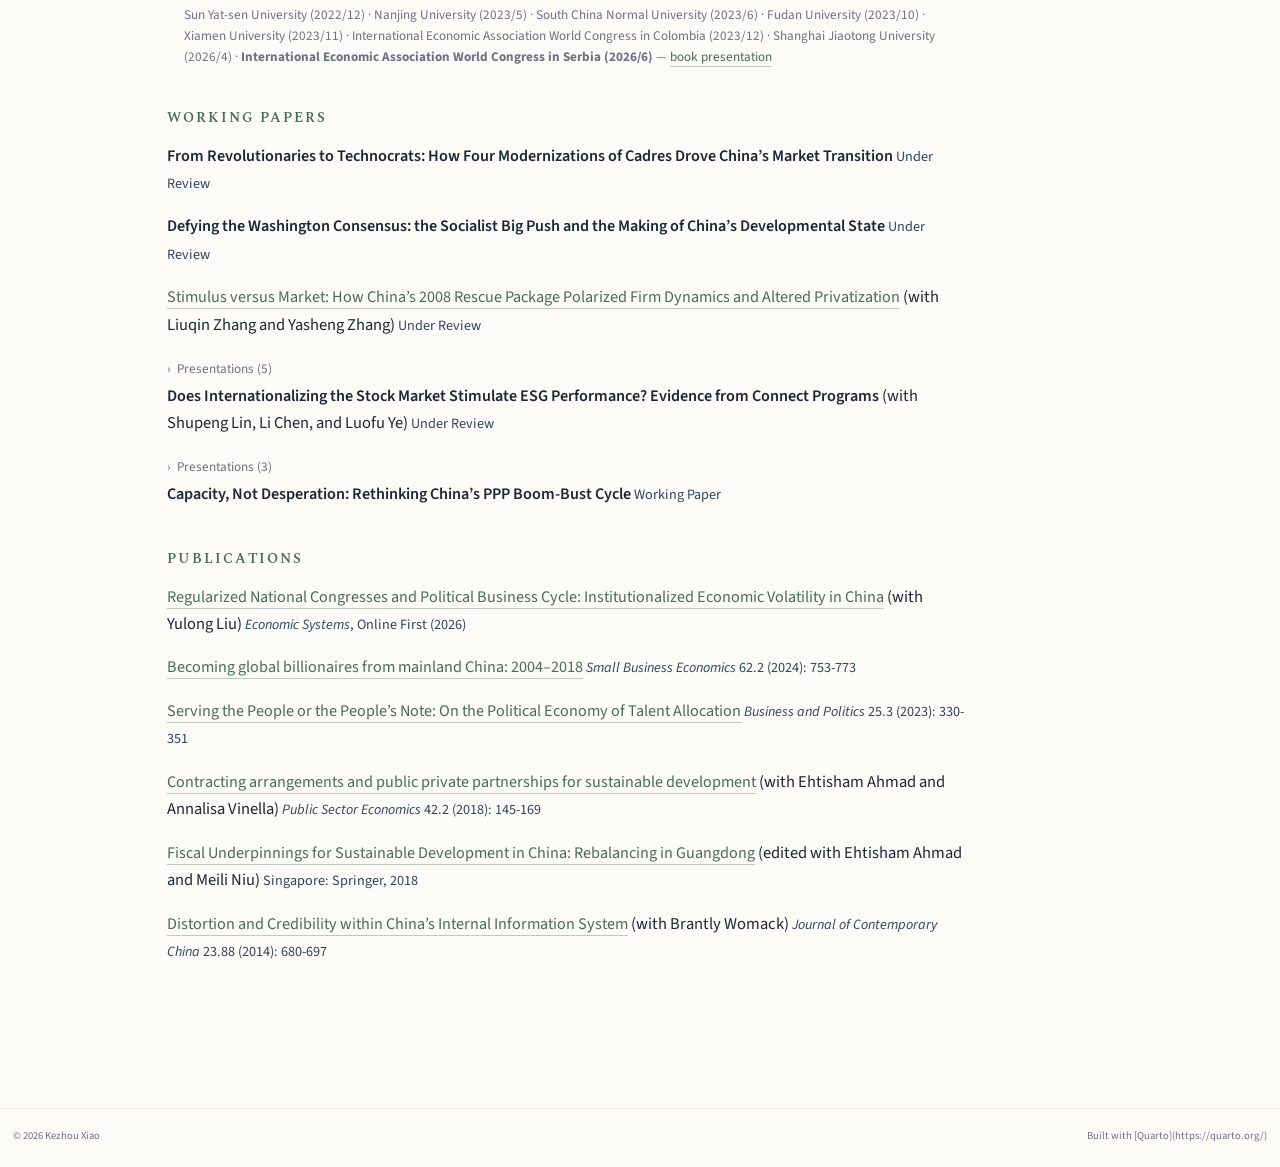
==== commit 0fc12305: "Built site for gh-pages" ====
--- a/index.html
+++ b/index.html
@@ -179,15 +179,12 @@
 <section id="monograph" class="level2">
 <h2 class="anchored" data-anchor-id="monograph">Monograph</h2>
 <p><img src="book_cover.png" class="book-cover img-fluid"></p>
-<p><span class="book-title">Marketization and Party-State Transformation: How the Communist Party of China Outmaneuvered the Washington Consensus</span> <span class="book-status">London and New York: Routledge, 2026 — <a href="https://www.routledge.com/Marketization-and-Party-State-Transformation-How-the-Communist-Party-of-China-Outmaneuvered-the-Washington-Consensus/Xiao/p/book/9781041413196">Available now</a></span></p>
+<p><span class="book-title">Marketization and Party-State Transformation: How the Communist Party of China Outmaneuvered the Washington Consensus</span> <span class="book-status">London and New York: Routledge, 2026 — <a href="https://www.routledge.com/Marketization-and-Party-State-Transformation-How-the-Communist-Party-of-China-Outmaneuvered-the-Washington-Consensus/Xiao/p/book/9781041413196">Available now</a> · Featured in <a href="https://chinabooksreview.com/upcoming-china-books/">China Books Review</a></span></p>
 <p>When the Berlin Wall fell in 1989, the Communist Party of China faced terminal crisis — yet it averted collapse and engineered history’s most dramatic economic ascent by rejecting Washington’s prescriptions for liberal democratic transition and transforming the party-state into a Socialist Developmental State.</p>
 <p>Formalizing the political logic of China’s marketization through a political economy model of endogenous talent allocation, the book demonstrates that the core instrument of the party-state’s transformation was not industrial policy but cadre policy. The strategic management of officials, shaped by leadership dynamics at the apex of the party, created the institutional impetus that drove China’s Socialist Big Push. Furthermore, the proposed framework contributes to the understanding of China’s post-2012 trajectory under Xi Jinping in relation to China’s growth momentum and political dynamics.</p>
 <p>The book will appeal to scholars and students of comparative political economy, economic development, and Chinese politics, as well as policymakers with a focus on Sino-US competition in the age of AI.</p>
 <p><a href="./book-project.html">Read more →</a></p>
-<p>Related papers:</p>
-<p><span class="paper-title">From Revolutionaries to Technocrats: How Four Modernizations of Cadres Drove China’s Market Transition</span> <span class="journal-line">Under Review</span></p>
-<p><span class="paper-title">Defying the Washington Consensus: the Socialist Big Push and the Making of China’s Developmental State</span> <span class="journal-line">Under Review</span></p>
-<details class="presentations">
+<details class="presentations" open="">
 <summary>
 Presentations (8)
 </summary>
@@ -198,6 +195,8 @@
 </section>
 <section id="working-papers" class="level2">
 <h2 class="anchored" data-anchor-id="working-papers">Working Papers</h2>
+<p><span class="paper-title">From Revolutionaries to Technocrats: How Four Modernizations of Cadres Drove China’s Market Transition</span> <span class="journal-line">Under Review</span></p>
+<p><span class="paper-title">Defying the Washington Consensus: the Socialist Big Push and the Making of China’s Developmental State</span> <span class="journal-line">Under Review</span></p>
 <p><span class="paper-title"><a href="https://papers.ssrn.com/sol3/papers.cfm?abstract_id=6913454">Stimulus versus Market: How China’s 2008 Rescue Package Polarized Firm Dynamics and Altered Privatization</a></span> (with Liuqin Zhang and Yasheng Zhang) <span class="journal-line">Under Review</span></p>
 <details class="presentations">
 <summary>
@@ -223,7 +222,7 @@
 <p><span class="paper-title"><a href="https://doi.org/10.1016/j.ecosys.2026.101396">Regularized National Congresses and Political Business Cycle: Institutionalized Economic Volatility in China</a></span> (with Yulong Liu) <span class="journal-line"><em>Economic Systems</em>, Online First (2026)</span></p>
 <p><span class="paper-title"><a href="https://doi.org/10.1007/s11187-023-00782-2">Becoming global billionaires from mainland China: 2004–2018</a></span> <span class="journal-line"><em>Small Business Economics</em> 62.2 (2024): 753-773</span></p>
 <p><span class="paper-title"><a href="https://doi.org/10.1017/bap.2023.11">Serving the People or the People’s Note: On the Political Economy of Talent Allocation</a></span> <span class="journal-line"><em>Business and Politics</em> 25.3 (2023): 330-351</span></p>
-<p><span class="paper-title"><a href="https://doi.org/10.3326/pse.42.2.8">Contracting arrangements and public private partnerships for sustainable development</a></span> (with Ehtisham Ahmad and Alfredo Vinella) <span class="journal-line"><em>Public Sector Economics</em> 42.2 (2018): 145-169</span></p>
+<p><span class="paper-title"><a href="https://doi.org/10.3326/pse.42.2.8">Contracting arrangements and public private partnerships for sustainable development</a></span> (with Ehtisham Ahmad and Annalisa Vinella) <span class="journal-line"><em>Public Sector Economics</em> 42.2 (2018): 145-169</span></p>
 <p><span class="paper-title"><a href="https://doi.org/10.1007/978-981-10-6286-5">Fiscal Underpinnings for Sustainable Development in China: Rebalancing in Guangdong</a></span> (edited with Ehtisham Ahmad and Meili Niu) <span class="journal-line">Singapore: Springer, 2018</span></p>
 <p><span class="paper-title"><a href="https://doi.org/10.1080/10670564.2013.861155">Distortion and Credibility within China’s Internal Information System</a></span> (with Brantly Womack) <span class="journal-line"><em>Journal of Contemporary China</em> 23.88 (2014): 680-697</span></p>
 
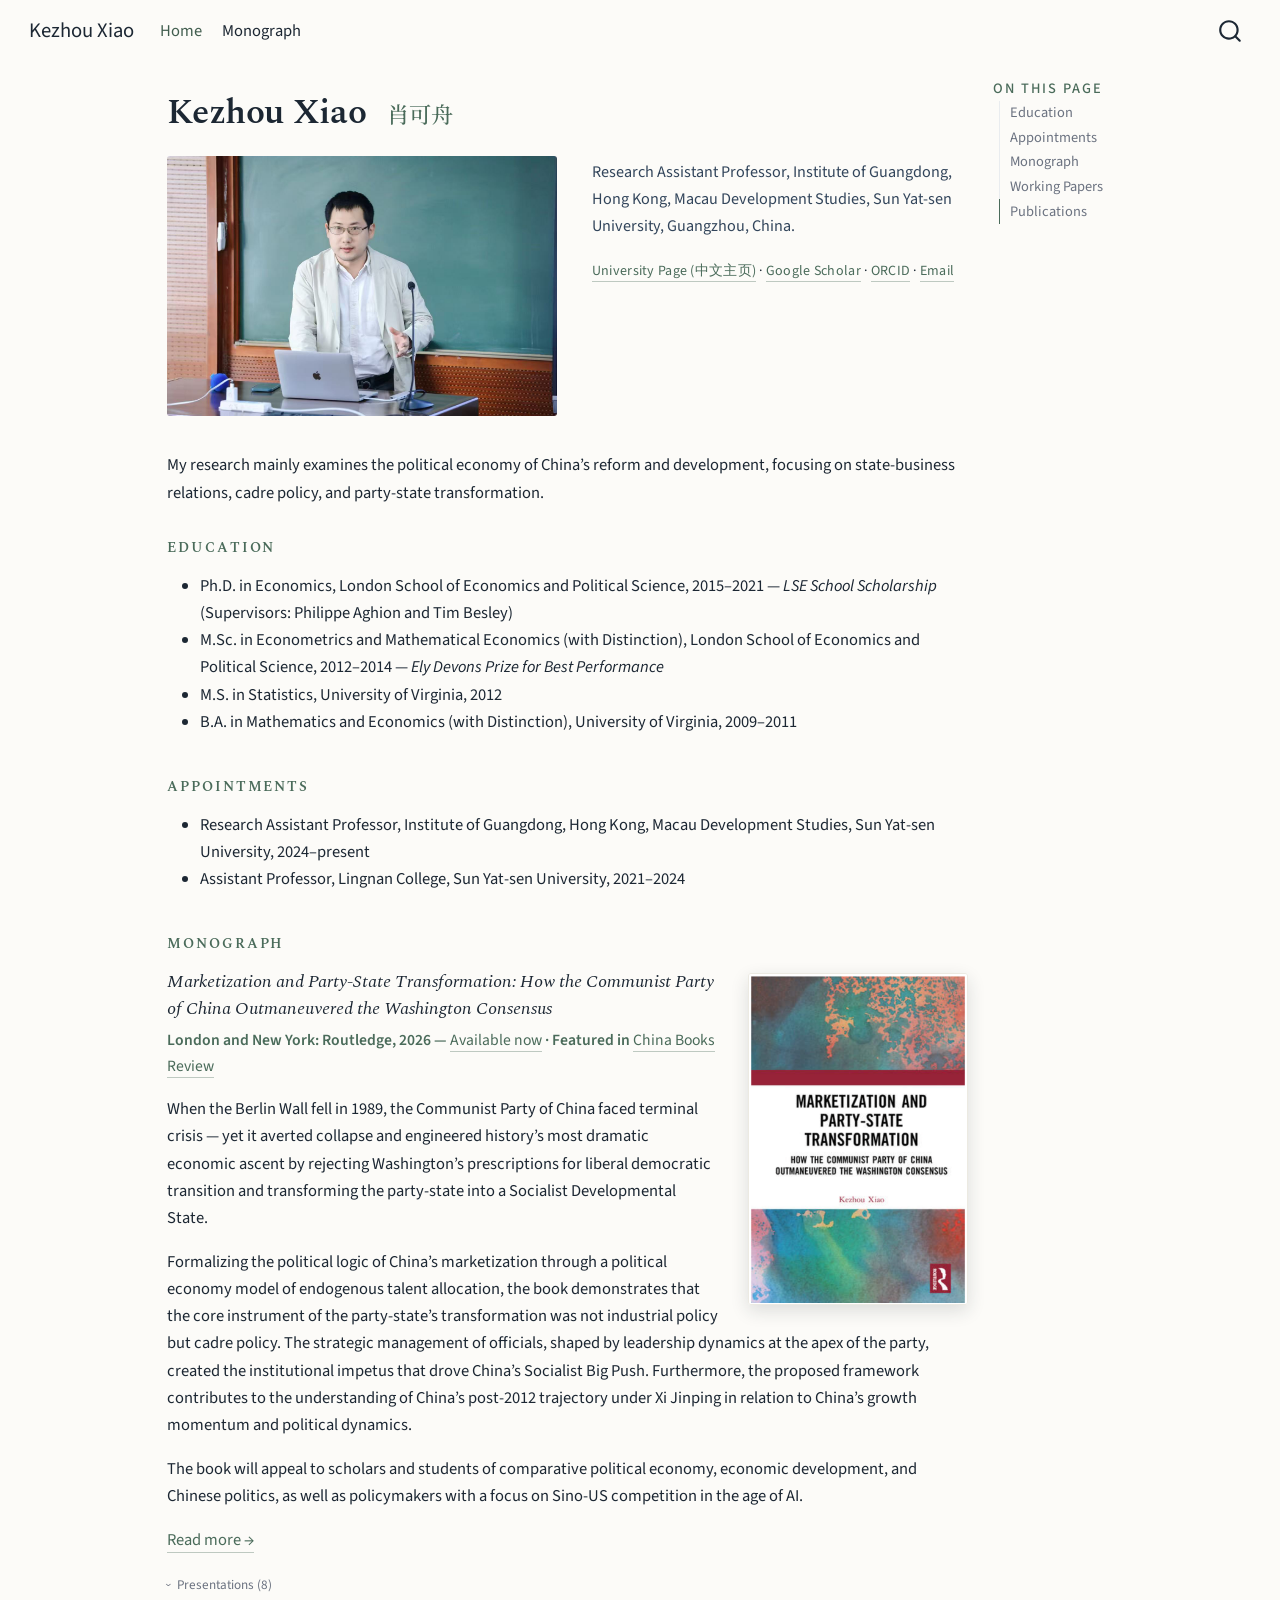
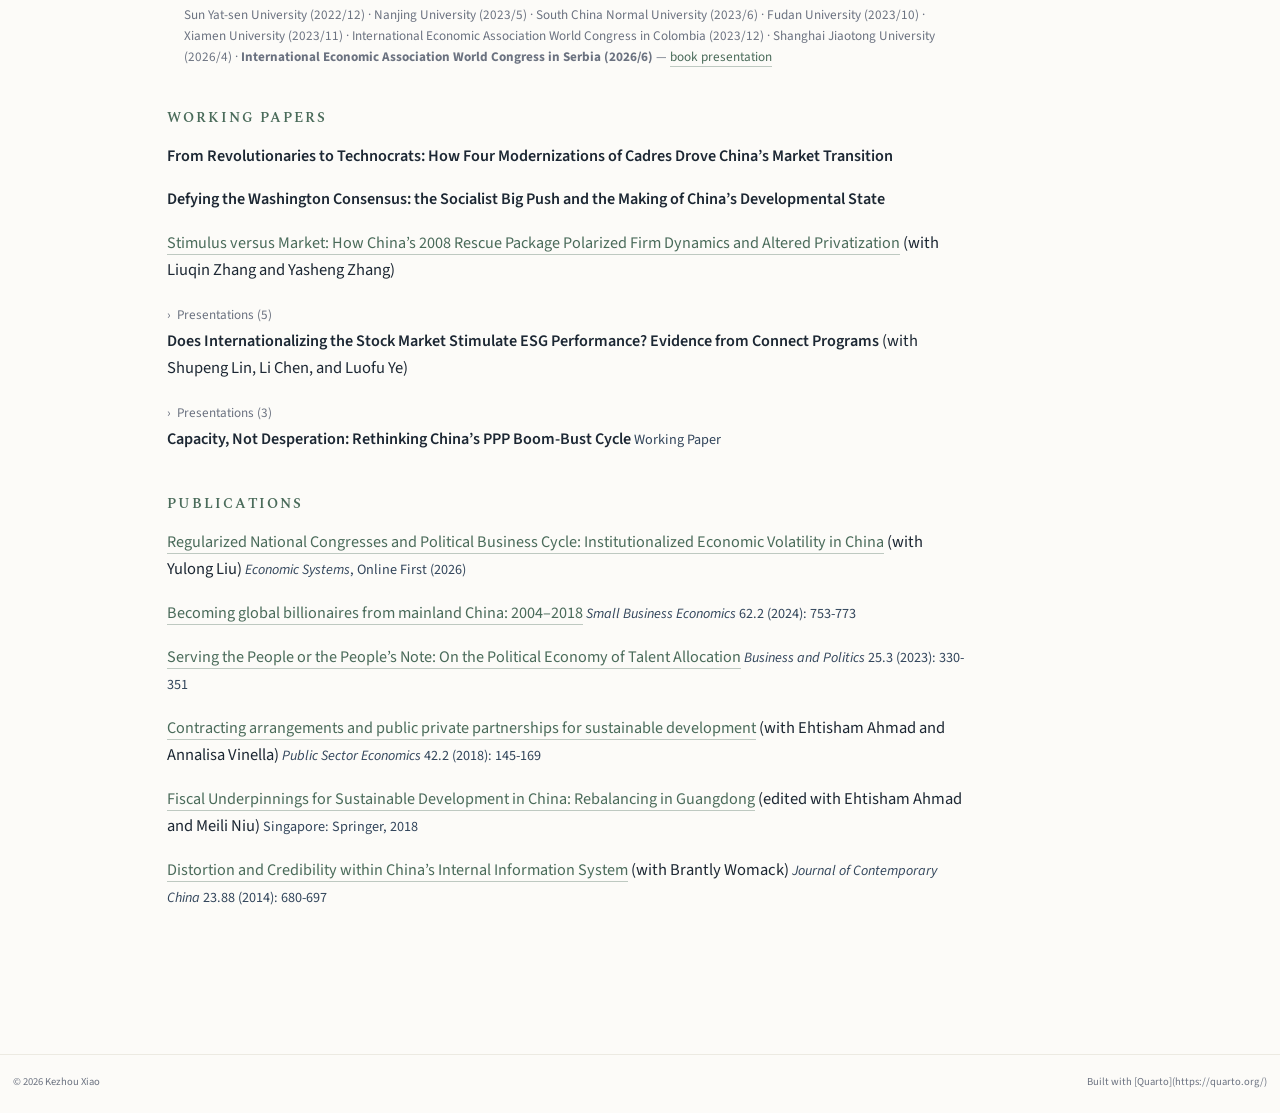
==== commit 7f418c9a: "Built site for gh-pages" ====
--- a/index.html
+++ b/index.html
@@ -195,9 +195,9 @@
 </section>
 <section id="working-papers" class="level2">
 <h2 class="anchored" data-anchor-id="working-papers">Working Papers</h2>
-<p><span class="paper-title">From Revolutionaries to Technocrats: How Four Modernizations of Cadres Drove China’s Market Transition</span> <span class="journal-line">Under Review</span></p>
-<p><span class="paper-title">Defying the Washington Consensus: the Socialist Big Push and the Making of China’s Developmental State</span> <span class="journal-line">Under Review</span></p>
-<p><span class="paper-title"><a href="https://papers.ssrn.com/sol3/papers.cfm?abstract_id=6913454">Stimulus versus Market: How China’s 2008 Rescue Package Polarized Firm Dynamics and Altered Privatization</a></span> (with Liuqin Zhang and Yasheng Zhang) <span class="journal-line">Under Review</span></p>
+<p><span class="paper-title">From Revolutionaries to Technocrats: How Four Modernizations of Cadres Drove China’s Market Transition</span></p>
+<p><span class="paper-title">Defying the Washington Consensus: the Socialist Big Push and the Making of China’s Developmental State</span></p>
+<p><span class="paper-title"><a href="https://papers.ssrn.com/sol3/papers.cfm?abstract_id=6913454">Stimulus versus Market: How China’s 2008 Rescue Package Polarized Firm Dynamics and Altered Privatization</a></span> (with Liuqin Zhang and Yasheng Zhang)</p>
 <details class="presentations">
 <summary>
 Presentations (5)
@@ -206,7 +206,7 @@
 <p>Sun Yat-sen University (2024/4) · YES Meeting at Northwest University, Xi’an, China (2024/5) · CCER Summer Institute (2024/6) · CES Meeting at Zhejiang University (2024/7) · CUHK Shenzhen (2026/7)</p>
 </div>
 </details>
-<p><span class="paper-title">Does Internationalizing the Stock Market Stimulate ESG Performance? Evidence from Connect Programs</span> (with Shupeng Lin, Li Chen, and Luofu Ye) <span class="journal-line">Under Review</span></p>
+<p><span class="paper-title">Does Internationalizing the Stock Market Stimulate ESG Performance? Evidence from Connect Programs</span> (with Shupeng Lin, Li Chen, and Luofu Ye)</p>
 <details class="presentations">
 <summary>
 Presentations (3)
